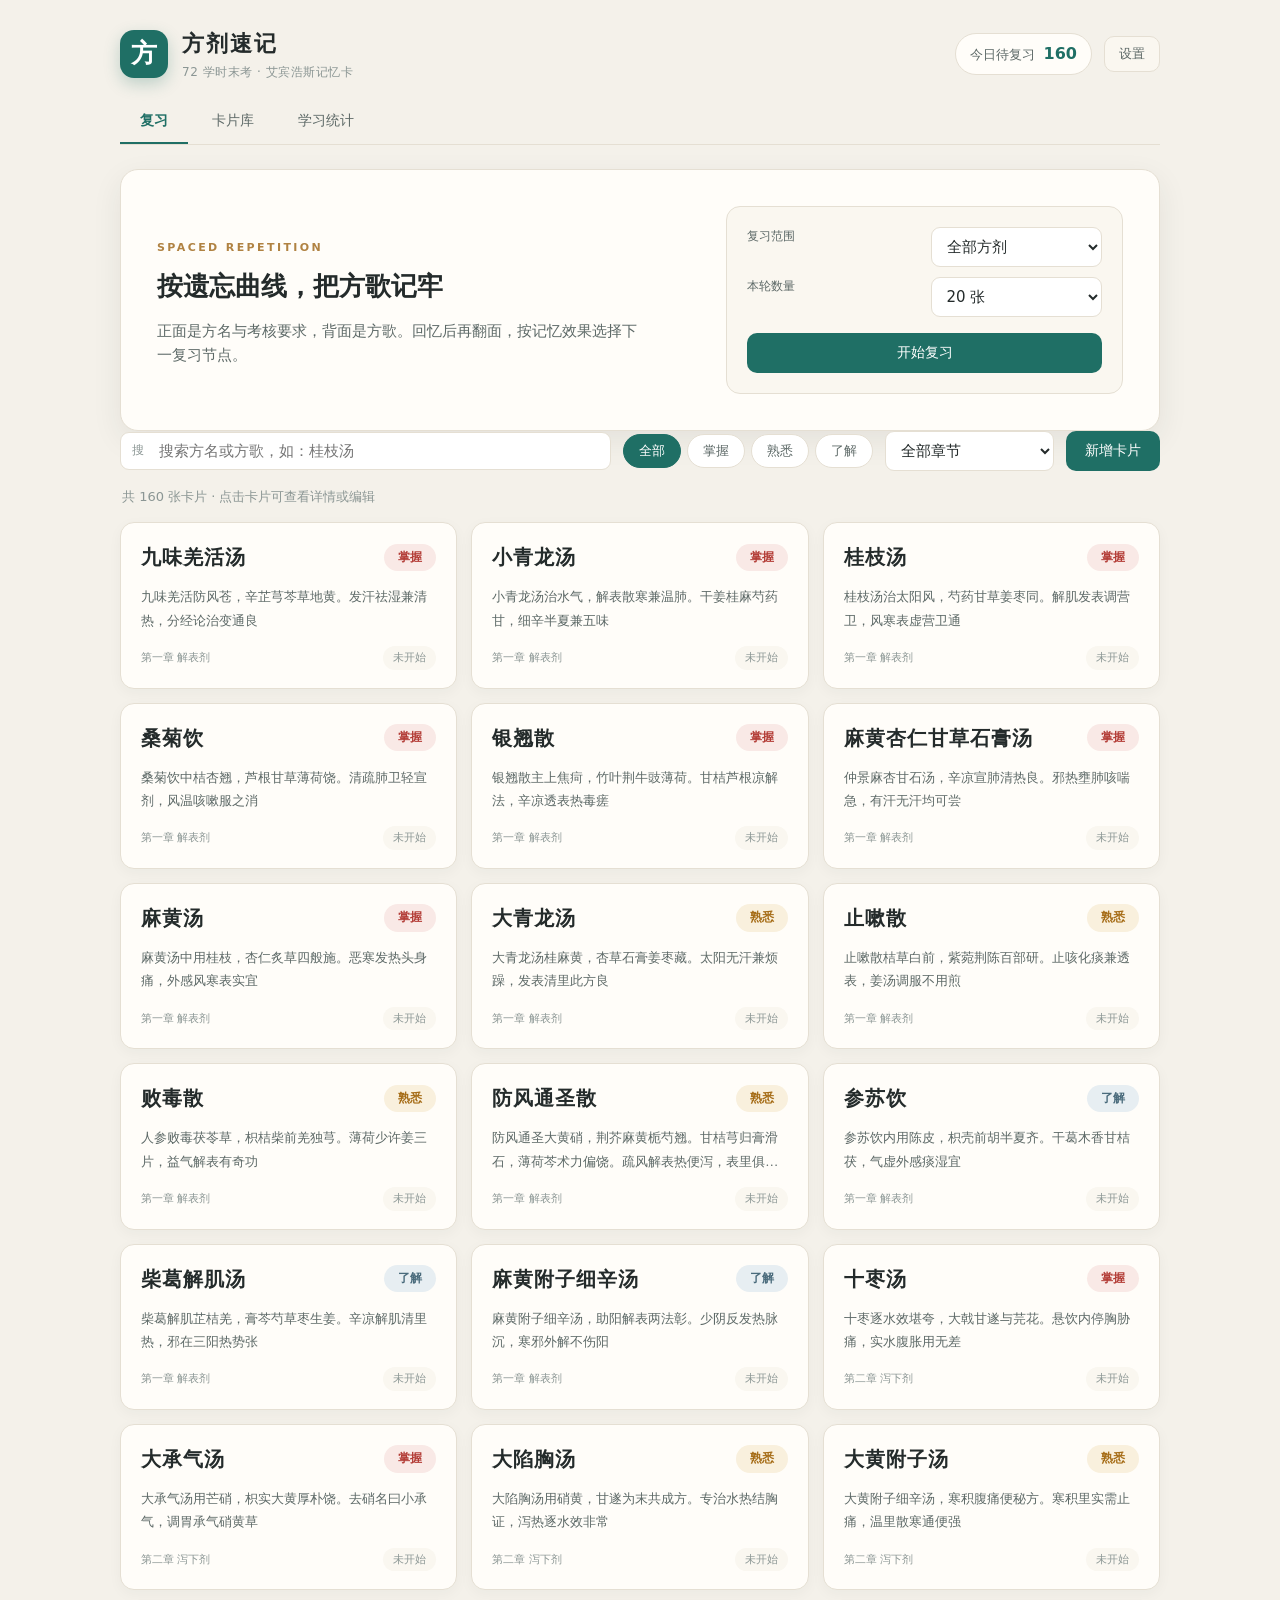
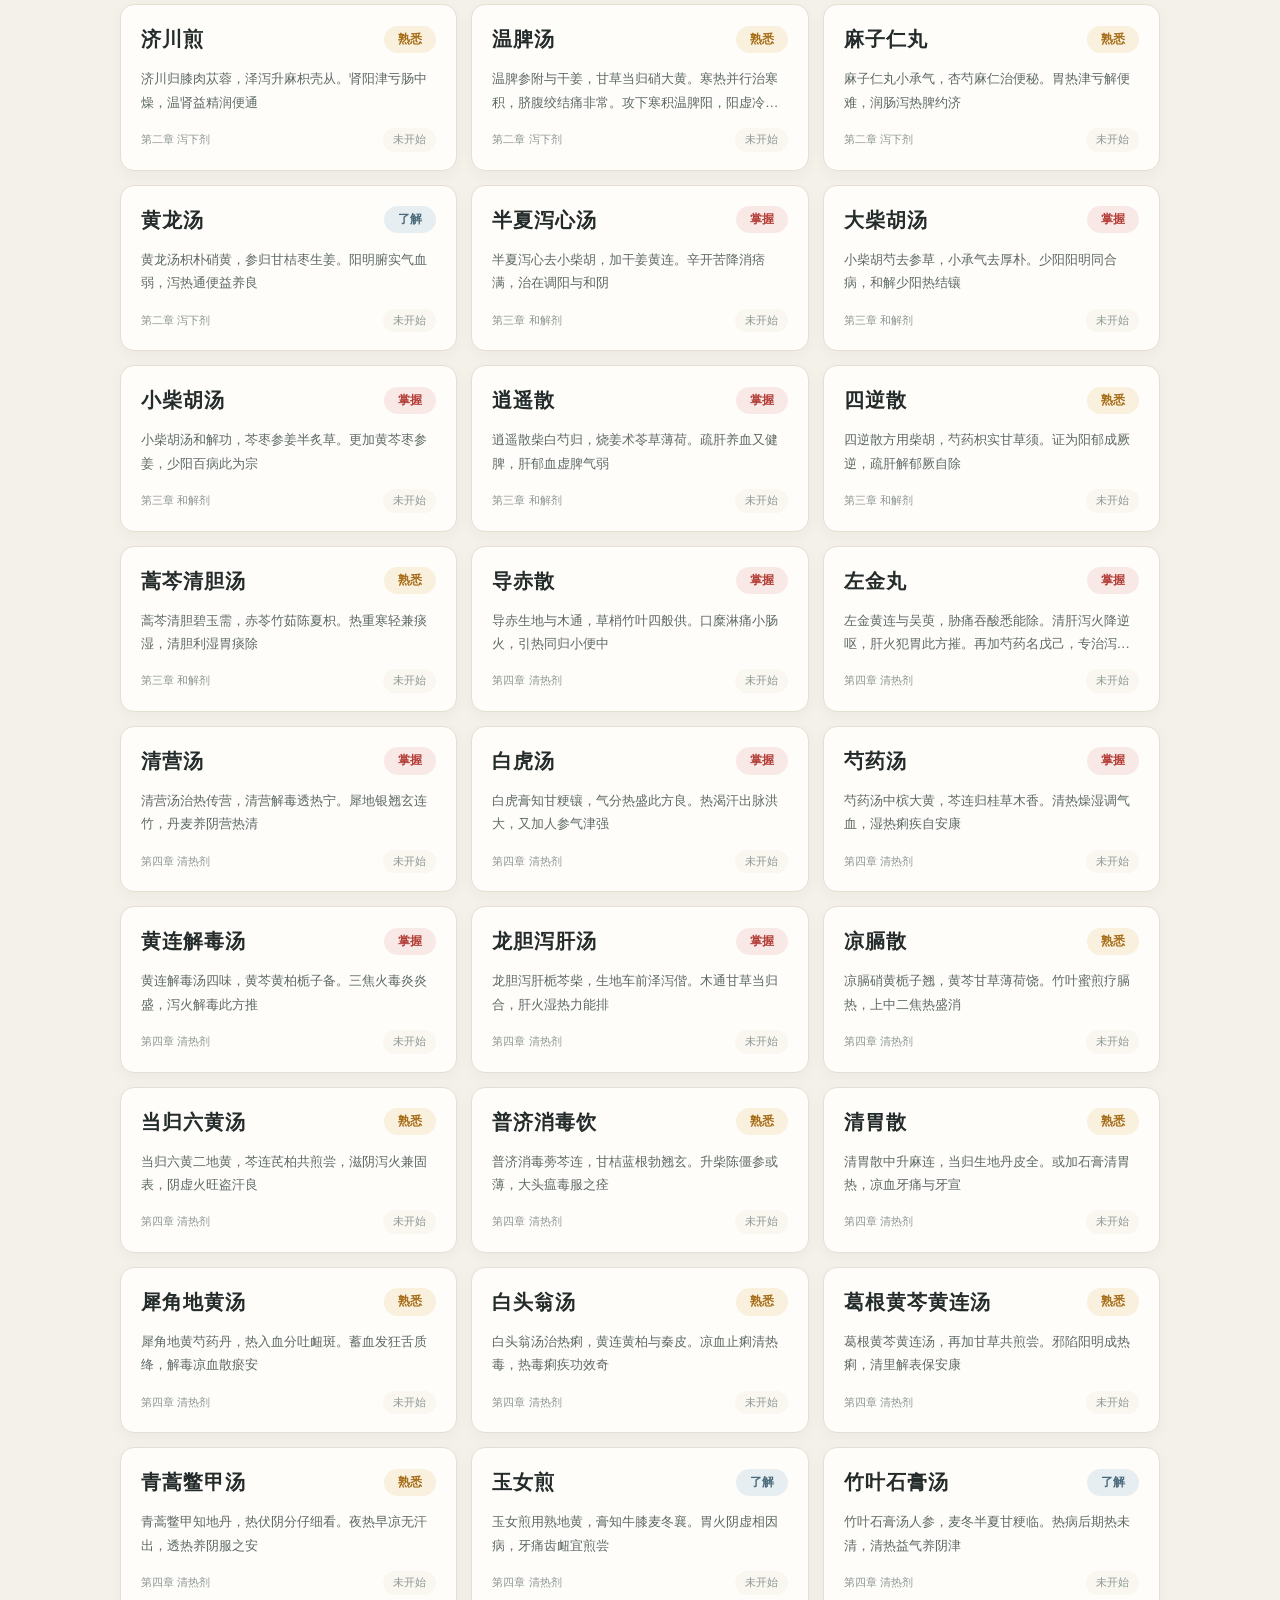
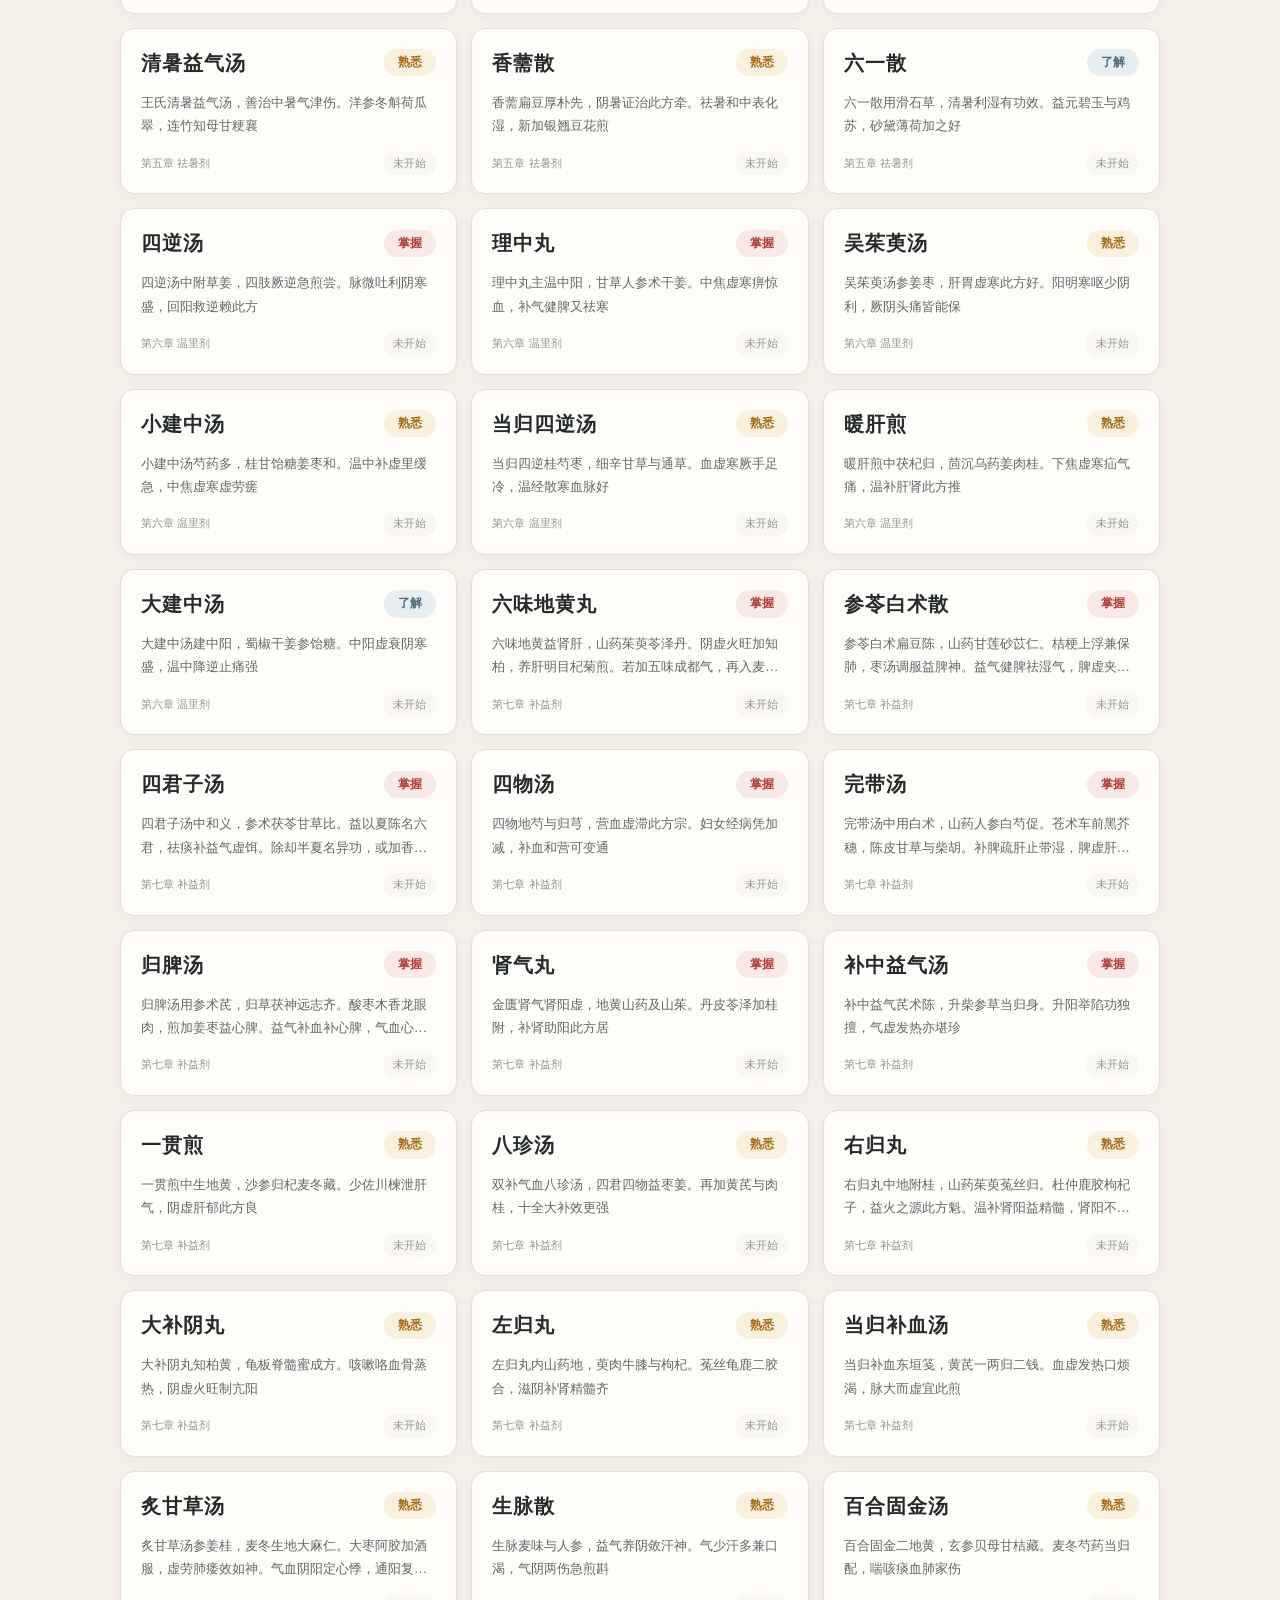
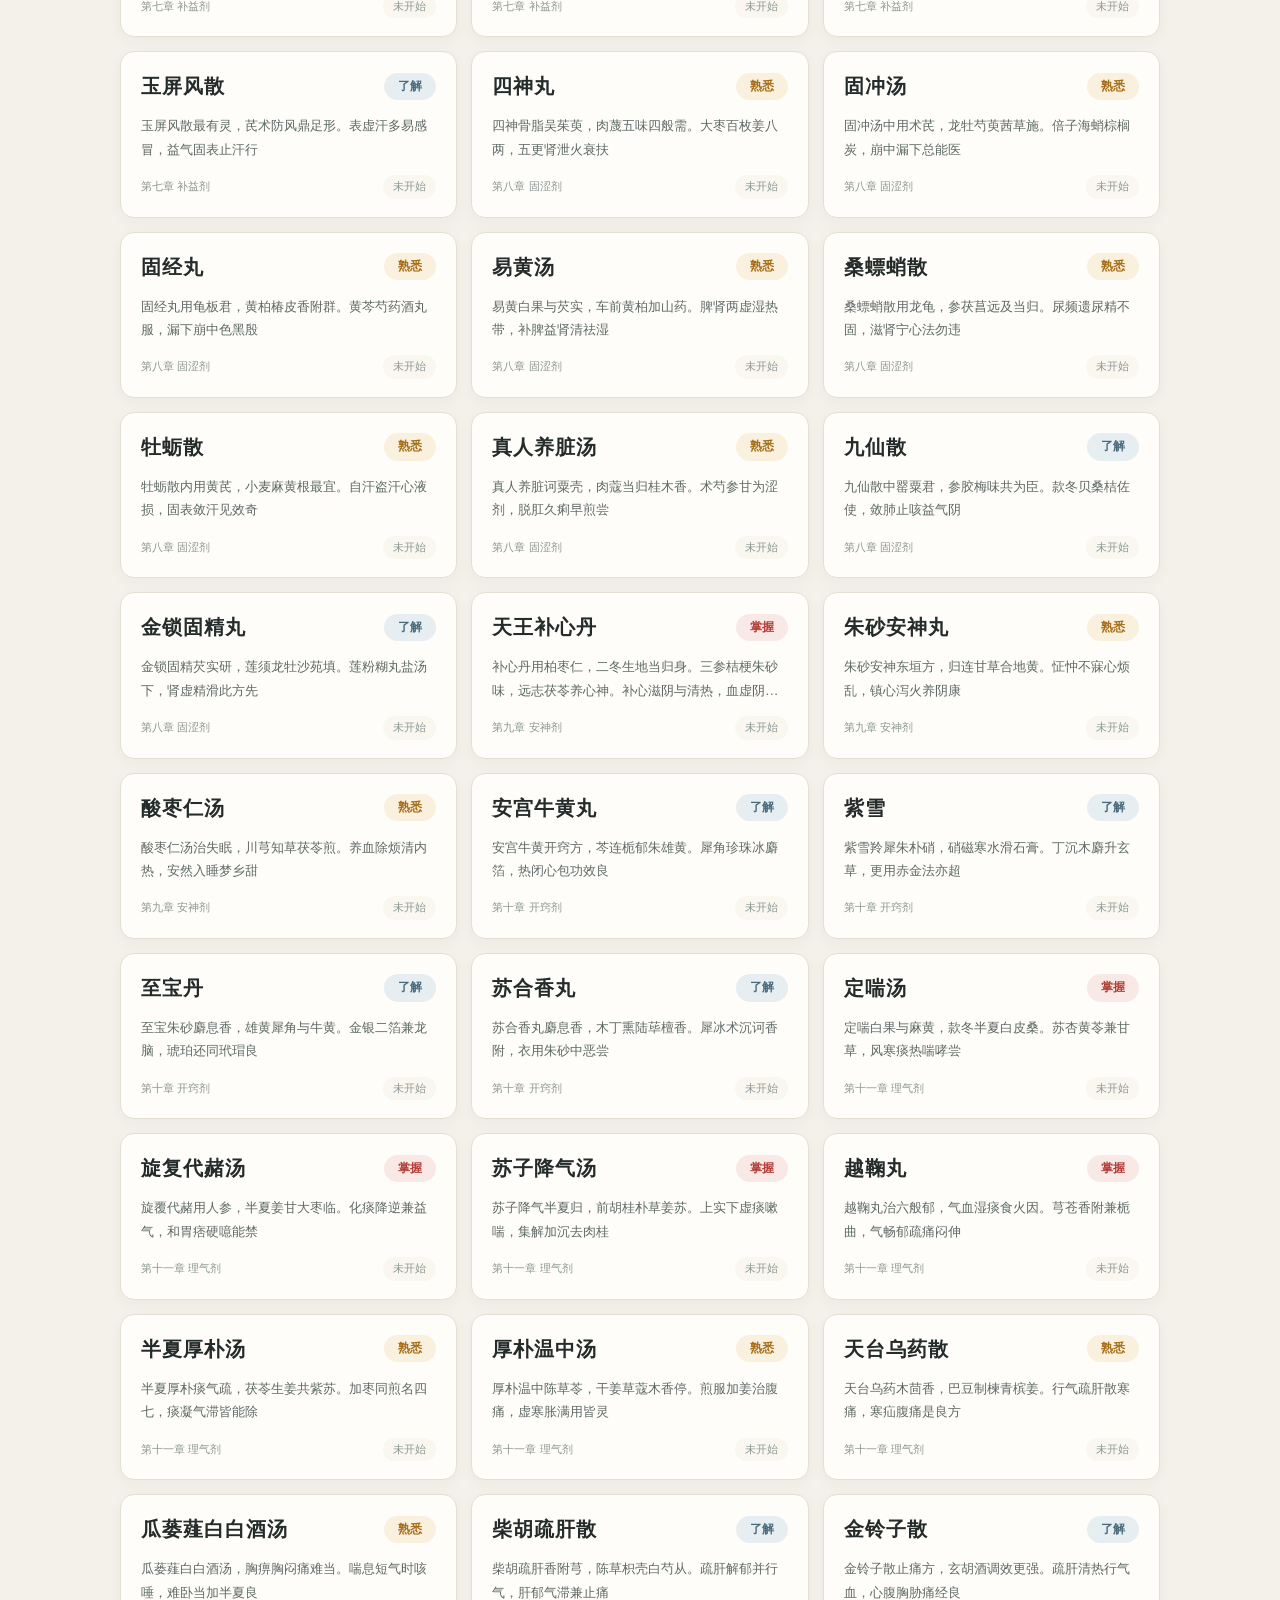
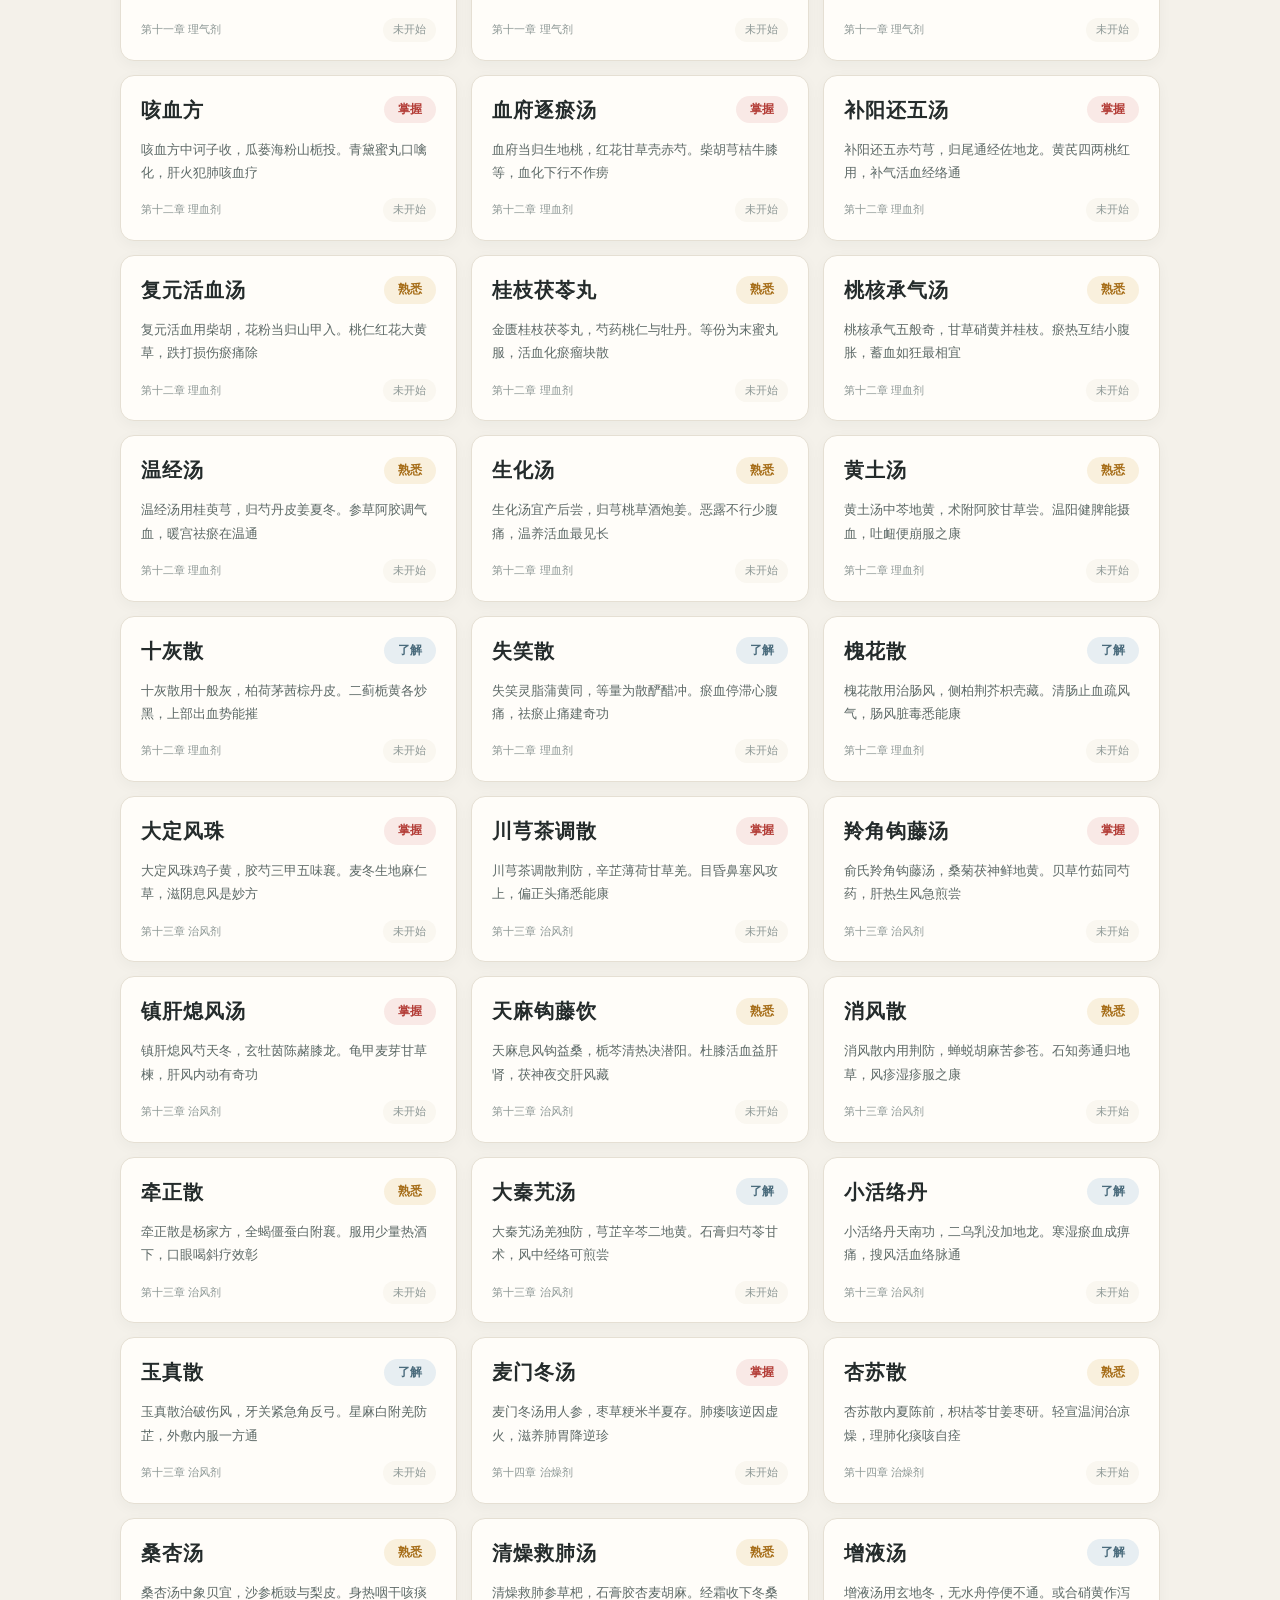
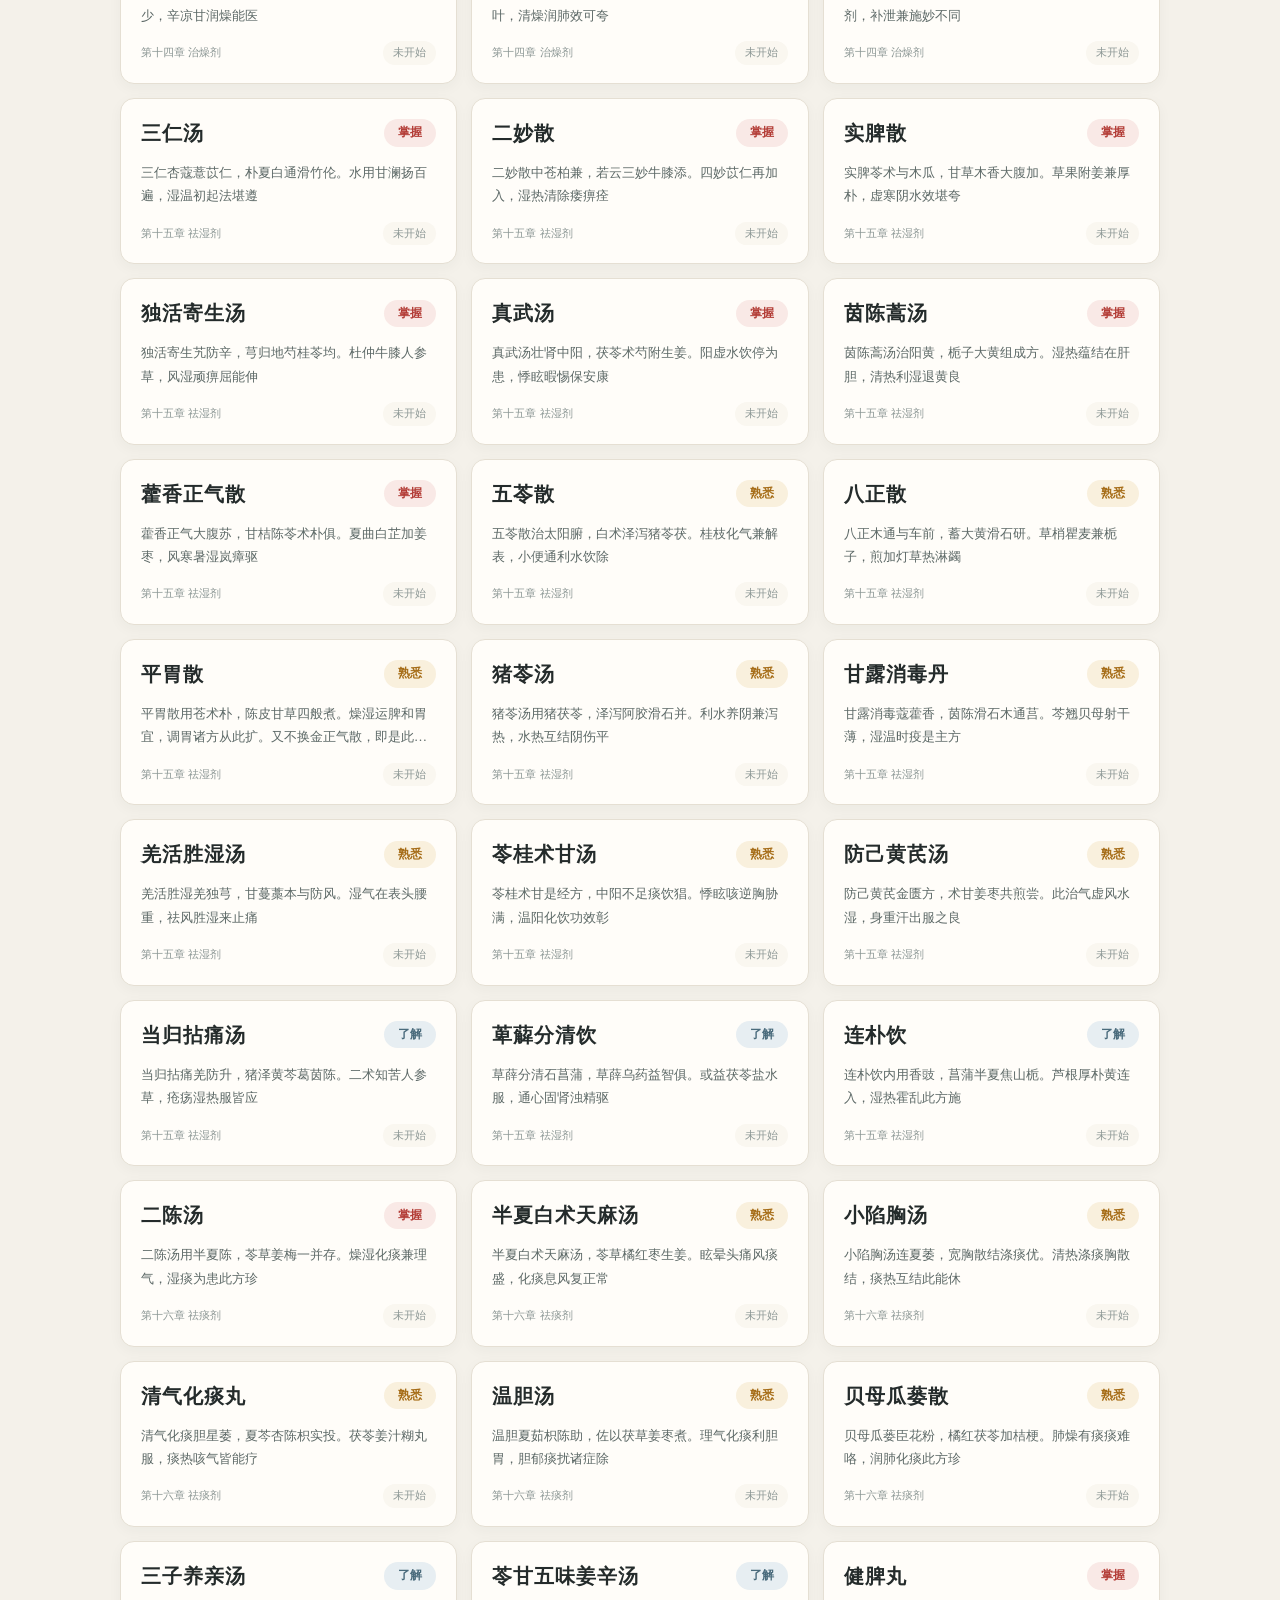
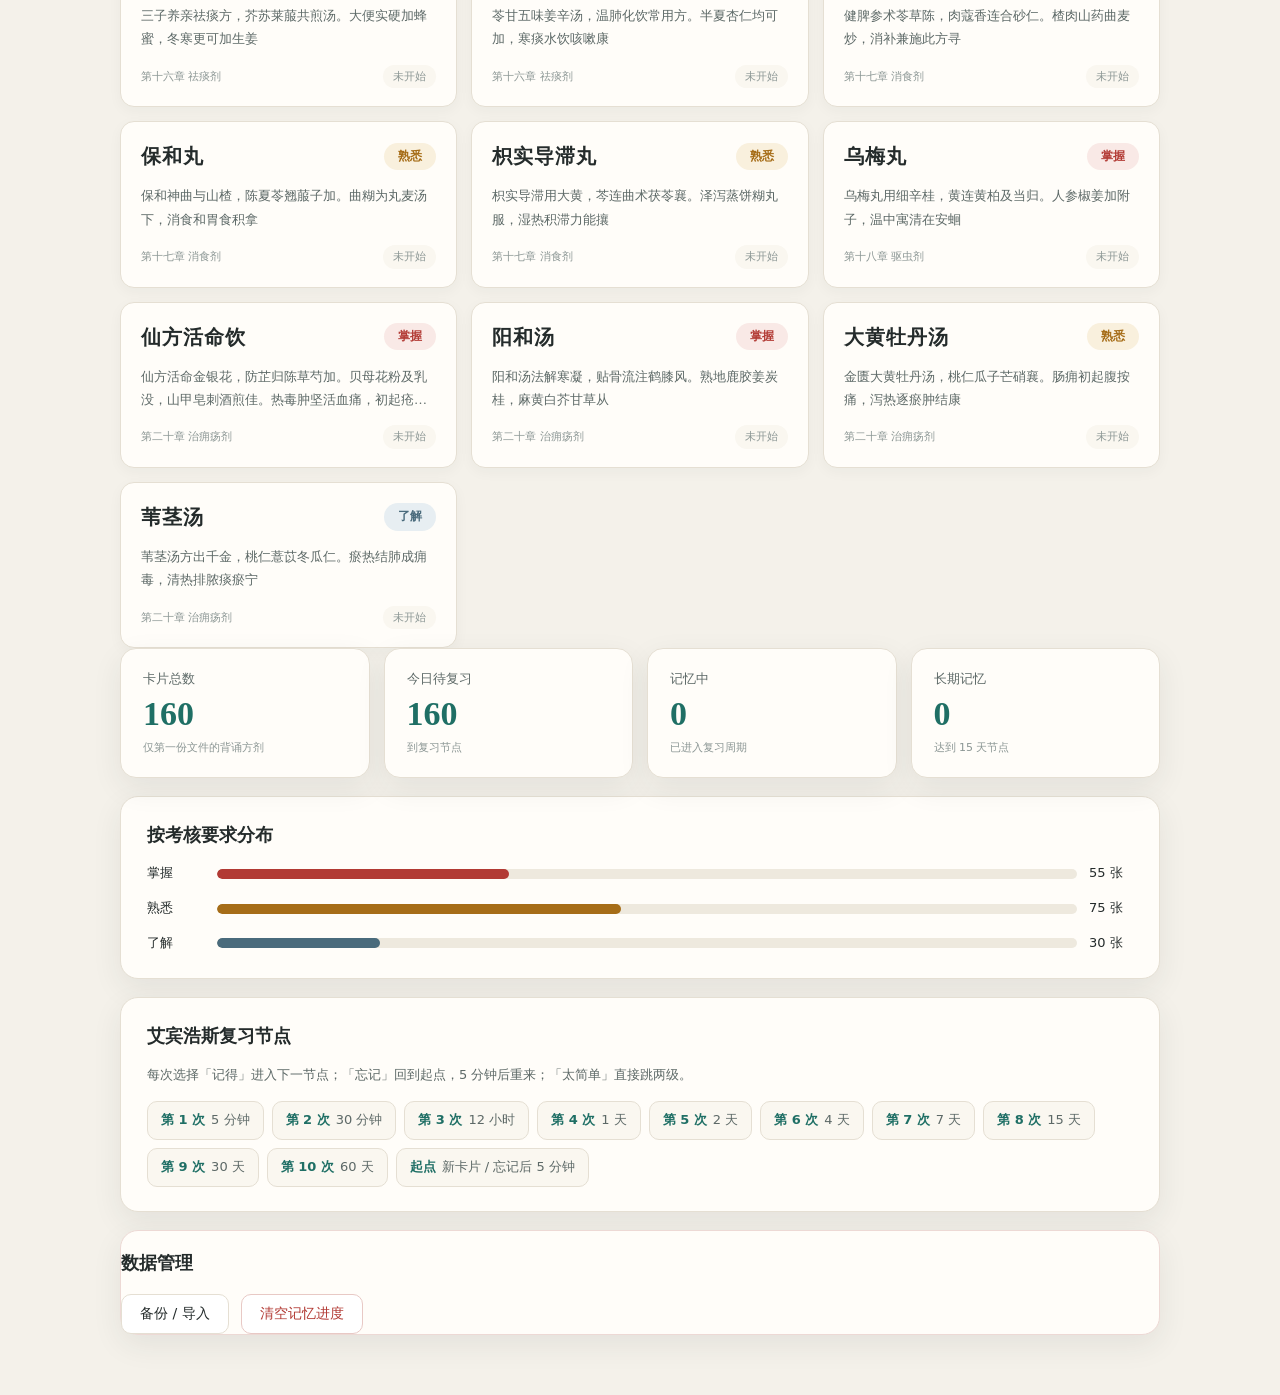
==== index.html @ 5a74b991 "Add files via upload" ====
<!DOCTYPE html>
<html lang="zh-CN">
<head>
  <meta charset="UTF-8">
  <meta name="viewport" content="width=device-width, initial-scale=1.0">
  <title>方剂速记 · 艾宾浩斯记忆卡</title>
  <link rel="stylesheet" href="styles.css">
</head>
<body>
  <div class="app-shell">
    <header class="topbar">
      <div class="brand">
        <div class="brand-mark">方</div>
        <div class="brand-text">
          <h1>方剂速记</h1>
          <p>72 学时末考 · 艾宾浩斯记忆卡</p>
        </div>
      </div>
      <div class="top-actions">
        <div class="due-pill" id="duePill">今日待复习 <strong>0</strong></div>
        <button class="owner-btn" id="settingsTopBtn" type="button" title="备份与导入">设置</button>
      </div>
    </header>

    <nav class="tabs" aria-label="主导航">
      <button class="tab active" type="button" data-view="review">复习</button>
      <button class="tab" type="button" data-view="library">卡片库</button>
      <button class="tab" type="button" data-view="stats">学习统计</button>
    </nav>

    <main>
      <!-- 复习 -->
      <section class="view active" id="view-review">
        <div class="panel intro-panel" id="reviewStart">
          <div class="intro-copy">
            <span class="eyebrow">SPACED REPETITION</span>
            <h2>按遗忘曲线，把方歌记牢</h2>
            <p>正面是方名与考核要求，背面是方歌。回忆后再翻面，按记忆效果选择下一复习节点。</p>
          </div>
          <div class="review-setup">
            <label class="field-label" for="reviewScope">复习范围</label>
            <select id="reviewScope">
              <option value="all">全部方剂</option>
              <option value="掌握">仅掌握</option>
              <option value="熟悉">仅熟悉</option>
              <option value="了解">仅了解</option>
              <option value="due">仅到期待复习</option>
              <optgroup label="按章节" id="scopeChapters"></optgroup>
            </select>
            <label class="field-label" for="reviewLimit">本轮数量</label>
            <select id="reviewLimit">
              <option value="10">10 张</option>
              <option value="20" selected>20 张</option>
              <option value="40">40 张</option>
              <option value="999">全部</option>
            </select>
            <button class="primary-btn" id="startReviewBtn" type="button">开始复习</button>
          </div>
        </div>

        <div class="review-session hidden" id="reviewSession">
          <div class="session-bar">
            <div class="session-progress"><div id="sessionProgressBar"></div></div>
            <span id="sessionCounter">0 / 0</span>
            <button class="text-btn" id="endReviewBtn" type="button">结束本轮</button>
          </div>

          <div class="flashcard-wrap">
            <div class="flashcard" id="flashcard" role="button" tabindex="0" aria-label="点击翻转卡片">
              <div class="face front">
                <div class="face-top">
                  <span class="chapter-tag" id="frontChapter"></span>
                  <span class="level-badge" id="frontLevel"></span>
                </div>
                <div class="formula-name" id="frontName"></div>
                <div class="face-hint">考核要求 · 回忆方歌后点击翻面</div>
              </div>
              <div class="face back">
                <div class="face-top">
                  <span class="chapter-tag" id="backChapter"></span>
                  <span class="stage-tag" id="backStage"></span>
                </div>
                <div class="song-text" id="backSong"></div>
                <div class="back-question">刚才记住了吗？</div>
                <div class="rate-row" id="rateRow">
                  <button class="rate-btn forget" type="button" data-rate="forget">不记得<small>5 分钟后</small></button>
                  <button class="rate-btn remember" type="button" data-rate="remember">记得<small>进入下一节点</small></button>
                  <button class="rate-btn easy" type="button" data-rate="easy">太简单<small>跳两级</small></button>
                </div>
              </div>
            </div>
          </div>

          <div class="review-controls">
            <button class="secondary-btn" id="flipBtn" type="button">显示方歌</button>
            <button class="text-btn" id="skipBtn" type="button">稍后再看</button>
          </div>
        </div>

        <div class="panel done-panel hidden" id="reviewDone">
          <div class="done-icon">成</div>
          <h2>本轮复习完成</h2>
          <p id="doneSummary"></p>
          <div class="done-actions">
            <button class="primary-btn" id="againBtn" type="button">再来一轮</button>
            <button class="secondary-btn" id="toLibraryBtn" type="button">查看卡片库</button>
          </div>
        </div>
      </section>

      <!-- 卡片库 -->
      <section class="view" id="view-library">
        <div class="library-toolbar">
          <div class="search-box">
            <span class="search-mark">搜</span>
            <input type="search" id="searchInput" placeholder="搜索方名或方歌，如：桂枝汤">
          </div>
          <div class="chip-group" id="levelChips">
            <button class="chip active" type="button" data-level="all">全部</button>
            <button class="chip" type="button" data-level="掌握">掌握</button>
            <button class="chip" type="button" data-level="熟悉">熟悉</button>
            <button class="chip" type="button" data-level="了解">了解</button>
          </div>
          <select id="chapterFilter" class="chapter-filter"><option value="all">全部章节</option></select>
          <button class="primary-btn" id="addCardBtn" type="button">新增卡片</button>
        </div>
        <div class="list-meta" id="listMeta"></div>
        <div class="card-grid" id="cardList"></div>
      </section>

      <!-- 统计 -->
      <section class="view" id="view-stats">
        <div class="stat-grid">
          <div class="stat-card"><span class="stat-label">卡片总数</span><strong id="statTotal">0</strong><small>仅第一份文件的背诵方剂</small></div>
          <div class="stat-card"><span class="stat-label">今日待复习</span><strong id="statDue">0</strong><small>到复习节点</small></div>
          <div class="stat-card"><span class="stat-label">记忆中</span><strong id="statLearning">0</strong><small>已进入复习周期</small></div>
          <div class="stat-card"><span class="stat-label">长期记忆</span><strong id="statMastered">0</strong><small>达到 15 天节点</small></div>
        </div>

        <div class="panel stats-panel">
          <h3>按考核要求分布</h3>
          <div id="levelBars" class="level-bars"></div>
        </div>

        <div class="panel stats-panel">
          <h3>艾宾浩斯复习节点</h3>
          <p class="muted">每次选择「记得」进入下一节点；「忘记」回到起点，5 分钟后重来；「太简单」直接跳两级。</p>
          <div id="intervalList" class="interval-list"></div>
        </div>

        <div class="panel danger-zone">
          <h3>数据管理</h3>
          <div class="danger-actions">
            <button class="secondary-btn" id="openSettingsBtn" type="button">备份 / 导入</button>
            <button class="danger-btn" id="resetProgressBtn" type="button">清空记忆进度</button>
          </div>
        </div>
      </section>
    </main>
  </div>

  <!-- 编辑卡片 -->
  <div class="modal hidden" id="editModal">
    <div class="modal-backdrop" data-close="editModal"></div>
    <div class="modal-card wide">
      <h3 id="editTitle">编辑卡片</h3>
      <div class="form-grid">
        <label>方名<input type="text" id="editName" maxlength="30"></label>
        <label>考核要求<select id="editLevel"><option>掌握</option><option>熟悉</option><option>了解</option></select></label>
        <label class="full">章节<input type="text" id="editChapter" maxlength="40"></label>
        <label class="full">方歌<textarea id="editSong" rows="4" maxlength="300"></textarea></label>
        <label class="full">备注（可选）<textarea id="editNote" rows="2" maxlength="300"></textarea></label>
      </div>
      <div class="modal-actions between">
        <button class="danger-btn hidden" id="deleteCardBtn" type="button">删除卡片</button>
        <div class="right-actions">
          <button class="secondary-btn" type="button" data-close="editModal">取消</button>
          <button class="primary-btn" id="saveCardBtn" type="button">保存</button>
        </div>
      </div>
    </div>
  </div>

  <!-- 所有者设置 -->
  <div class="modal hidden" id="settingsModal">
    <div class="modal-backdrop" data-close="settingsModal"></div>
    <div class="modal-card wide">
      <h3>备份与导入</h3>
      <div class="settings-block">
        <h4>备份卡片与进度</h4>
        <p class="muted">导出为 JSON 文件，可在其他设备导入恢复。</p>
        <div class="inline-actions">
          <button class="secondary-btn" id="exportBtn" type="button">导出备份</button>
          <label class="file-btn">导入备份<input type="file" id="importInput" accept="application/json,.json"></label>
        </div>
      </div>
      <div class="modal-actions">
        <button class="primary-btn" type="button" data-close="settingsModal">完成</button>
      </div>
    </div>
  </div>

  <div class="toast" id="toast"></div>

  <script src="seed.js"></script>
  <script src="app.js"></script>
</body>
</html>
---- styles.css ----
:root {
  --bg: #f4f1ea;
  --surface: #fffdf9;
  --surface-2: #faf7f0;
  --ink: #242b2b;
  --ink-soft: #5d6967;
  --ink-faint: #8b9694;
  --line: #e5dfd3;
  --accent: #1f6f65;
  --accent-dark: #17554e;
  --accent-soft: #e2efeb;
  --gold: #b08242;
  --master: #b23a34;
  --master-bg: #f9e9e6;
  --familiar: #a66d18;
  --familiar-bg: #f9f0dd;
  --know: #4a6b7c;
  --know-bg: #e7eef2;
  --shadow: 0 10px 30px rgba(35, 48, 45, 0.08);
  --serif: "Noto Serif SC", "Source Han Serif SC", "Songti SC", "SimSun", serif;
  --sans: "PingFang SC", "Microsoft YaHei", "Noto Sans SC", system-ui, sans-serif;
}

* { box-sizing: border-box; }
html, body { margin: 0; padding: 0; }
body {
  background: var(--bg);
  color: var(--ink);
  font-family: var(--sans);
  font-size: 15px;
  line-height: 1.6;
  -webkit-font-smoothing: antialiased;
}
button, input, select, textarea { font-family: inherit; font-size: inherit; }
button { cursor: pointer; }
.hidden { display: none !important; }
.muted { color: var(--ink-soft); font-size: 13px; }

.app-shell { max-width: 1080px; margin: 0 auto; padding: 0 20px 60px; }

/* 顶栏 */
.topbar {
  display: flex; align-items: center; justify-content: space-between;
  gap: 16px; padding: 26px 0 18px;
}
.brand { display: flex; align-items: center; gap: 14px; }
.brand-mark {
  width: 48px; height: 48px; border-radius: 14px;
  background: var(--accent); color: #fff;
  font-family: var(--serif); font-size: 26px; font-weight: 700;
  display: grid; place-items: center;
  box-shadow: 0 6px 16px rgba(31, 111, 101, 0.25);
}
.brand-text h1 { margin: 0; font-family: var(--serif); font-size: 22px; letter-spacing: 2px; }
.brand-text p { margin: 2px 0 0; color: var(--ink-faint); font-size: 12px; letter-spacing: .5px; }
.top-actions { display: flex; align-items: center; gap: 12px; }
.due-pill {
  background: var(--surface); border: 1px solid var(--line); border-radius: 999px;
  padding: 7px 14px; font-size: 13px; color: var(--ink-soft);
}
.due-pill strong { color: var(--accent); font-size: 16px; margin-left: 4px; }
.owner-btn {
  border: 1px solid var(--line); background: var(--surface-2); color: var(--ink-soft);
  border-radius: 10px; padding: 8px 14px; font-size: 13px;
}
.owner-btn.unlocked { background: var(--accent); border-color: var(--accent); color: #fff; }

/* 导航 */
.tabs {
  display: flex; gap: 4px; border-bottom: 1px solid var(--line); margin-bottom: 24px;
}
.tab {
  border: 0; background: transparent; color: var(--ink-soft);
  padding: 12px 20px; border-bottom: 2px solid transparent; font-size: 14px;
}
.tab.active { color: var(--accent); border-color: var(--accent); font-weight: 600; }

.panel {
  background: var(--surface); border: 1px solid var(--line); border-radius: 18px;
  box-shadow: var(--shadow);
}

/* 复习介绍 */
.intro-panel {
  padding: 36px; display: grid; grid-template-columns: 1.15fr .85fr; gap: 32px; align-items: center;
}
.eyebrow { color: var(--gold); font-size: 11px; letter-spacing: 2.4px; font-weight: 700; }
.intro-copy h2 { font-family: var(--serif); font-size: 26px; margin: 8px 0 12px; }
.intro-copy p { color: var(--ink-soft); margin: 0; max-width: 480px; }
.review-setup {
  background: var(--surface-2); border: 1px solid var(--line); border-radius: 14px;
  padding: 20px; display: grid; grid-template-columns: 1fr 1fr; gap: 10px 12px;
}
.field-label { font-size: 12px; color: var(--ink-soft); grid-column: span 1; }
.review-setup select, .chapter-filter, .search-box input, .modal input, .modal select, .modal textarea {
  width: 100%; border: 1px solid var(--line); border-radius: 9px; background: #fff;
  padding: 9px 11px; color: var(--ink); outline: none;
}
.review-setup select:focus, .search-box input:focus, .modal input:focus, .modal textarea:focus,
.modal select:focus { border-color: var(--accent); box-shadow: 0 0 0 3px var(--accent-soft); }
.primary-btn, .secondary-btn, .danger-btn, .file-btn {
  border-radius: 10px; padding: 10px 18px; font-size: 14px; border: 1px solid transparent;
  display: inline-flex; align-items: center; justify-content: center; gap: 6px;
}
.primary-btn { background: var(--accent); color: #fff; }
.primary-btn:hover { background: var(--accent-dark); }
.secondary-btn { background: #fff; border-color: var(--line); color: var(--ink); }
.secondary-btn:hover { border-color: var(--accent); color: var(--accent); }
.danger-btn { background: #fff; border-color: #e8c9c5; color: var(--master); }
.danger-btn:hover { background: var(--master-bg); }
.text-btn { background: none; border: 0; color: var(--ink-faint); font-size: 13px; padding: 8px; }
.text-btn:hover { color: var(--accent); }
.review-setup .primary-btn { grid-column: 1 / -1; margin-top: 6px; }

/* 复习会话 */
.session-bar { display: flex; align-items: center; gap: 14px; margin-bottom: 18px; }
.session-progress { flex: 1; height: 6px; border-radius: 99px; background: #e7e1d6; overflow: hidden; }
.session-progress div { height: 100%; width: 0; background: var(--accent); transition: width .25s ease; }
#sessionCounter { font-size: 13px; color: var(--ink-soft); min-width: 56px; text-align: right; }

.flashcard-wrap { perspective: 1400px; }
.flashcard {
  position: relative; width: 100%; height: 360px; cursor: pointer;
  transform-style: preserve-3d; transition: transform .55s cubic-bezier(.2,.7,.2,1);
}
.flashcard.flipped { transform: rotateY(180deg); }
.face {
  position: absolute; inset: 0; backface-visibility: hidden;
  background: var(--surface); border: 1px solid var(--line); border-radius: 20px;
  box-shadow: var(--shadow); padding: 28px 32px;
  display: flex; flex-direction: column;
}
.face.back { transform: rotateY(180deg); background: #f7fbf9; }
.face-top { display: flex; justify-content: space-between; align-items: center; gap: 10px; }
.chapter-tag, .stage-tag {
  font-size: 12px; color: var(--ink-faint); background: var(--surface-2);
  border: 1px solid var(--line); border-radius: 999px; padding: 4px 12px;
}
.level-badge { border-radius: 999px; padding: 4px 14px; font-size: 12px; font-weight: 700; }
.level-掌握 { color: var(--master); background: var(--master-bg); }
.level-熟悉 { color: var(--familiar); background: var(--familiar-bg); }
.level-了解 { color: var(--know); background: var(--know-bg); }
.formula-name {
  flex: 1; display: grid; place-items: center; text-align: center;
  font-family: var(--serif); font-size: clamp(34px, 6vw, 56px); font-weight: 700;
  letter-spacing: 4px; color: var(--ink);
}
.song-text {
  flex: 1; display: grid; place-items: center; text-align: center;
  font-family: var(--serif); font-size: clamp(20px, 3.4vw, 30px); line-height: 2;
  letter-spacing: 1.5px; color: var(--accent-dark); padding: 12px 0;
}
.face-hint { text-align: center; font-size: 12px; color: var(--ink-faint); letter-spacing: 1px; }
.face.back { overflow-y: auto; }
.face.back .song-text { font-size: clamp(17px, 2.6vw, 25px); line-height: 1.85; }
.back-question { text-align: center; font-size: 12px; color: var(--ink-faint); letter-spacing: 1px; margin-bottom: 10px; }
.face.back .rate-row { margin-top: 0; }
.face.back .rate-btn { min-width: 108px; padding: 9px 14px; font-size: 14px; }

.review-controls { display: flex; flex-direction: column; align-items: center; gap: 14px; margin-top: 26px; }
.rate-row { display: flex; gap: 12px; flex-wrap: wrap; justify-content: center; }
.rate-btn {
  border-radius: 12px; border: 1px solid var(--line); background: #fff;
  padding: 12px 26px; min-width: 132px; font-size: 15px; font-weight: 600; color: var(--ink);
  display: flex; flex-direction: column; align-items: center; gap: 2px;
}
.rate-btn small { font-size: 11px; font-weight: 400; color: var(--ink-faint); }
.rate-btn.forget:hover { border-color: var(--master); color: var(--master); }
.rate-btn.remember:hover, .rate-btn.easy:hover { border-color: var(--accent); color: var(--accent); }

.done-panel { padding: 48px; text-align: center; }
.done-icon {
  width: 62px; height: 62px; border-radius: 50%; margin: 0 auto 16px;
  background: var(--accent-soft); color: var(--accent); font-family: var(--serif);
  font-size: 30px; display: grid; place-items: center;
}
.done-panel h2 { font-family: var(--serif); margin: 0 0 8px; }
.done-panel p { color: var(--ink-soft); margin: 0 0 24px; }
.done-actions { display: flex; gap: 12px; justify-content: center; }

/* 卡片库 */
.library-toolbar { display: flex; gap: 12px; align-items: center; flex-wrap: wrap; margin-bottom: 16px; }
.search-box { position: relative; flex: 1 1 240px; }
.search-box input { padding-left: 38px; }
.search-mark {
  position: absolute; left: 12px; top: 50%; transform: translateY(-50%);
  color: var(--ink-faint); font-size: 12px;
}
.chip-group { display: flex; gap: 6px; }
.chip {
  border: 1px solid var(--line); background: #fff; color: var(--ink-soft);
  border-radius: 999px; padding: 7px 15px; font-size: 13px;
}
.chip.active { background: var(--accent); border-color: var(--accent); color: #fff; }
.chapter-filter { width: auto; min-width: 140px; }
.list-meta { color: var(--ink-faint); font-size: 13px; margin: 0 2px 14px; }
.card-grid { display: grid; grid-template-columns: repeat(auto-fill, minmax(300px, 1fr)); gap: 14px; }
.mini-card {
  background: var(--surface); border: 1px solid var(--line); border-radius: 14px;
  padding: 18px 20px; box-shadow: 0 4px 14px rgba(35,48,45,.04);
  cursor: pointer; transition: transform .15s ease, border-color .15s ease;
}
.mini-card:hover { transform: translateY(-2px); border-color: var(--accent); }
.mini-top { display: flex; justify-content: space-between; align-items: center; gap: 8px; margin-bottom: 12px; }
.mini-name { font-family: var(--serif); font-size: 20px; font-weight: 700; letter-spacing: 1px; }
.mini-song {
  color: var(--ink-soft); font-family: var(--serif); font-size: 13px; line-height: 1.8;
  display: -webkit-box; -webkit-line-clamp: 2; -webkit-box-orient: vertical; overflow: hidden;
}
.mini-foot { display: flex; justify-content: space-between; align-items: center; margin-top: 14px; font-size: 11px; color: var(--ink-faint); }
.stage-pill { background: var(--surface-2); border-radius: 999px; padding: 3px 10px; }
.empty-state { grid-column: 1 / -1; text-align: center; padding: 60px 20px; color: var(--ink-faint); }

/* 统计 */
.stat-grid { display: grid; grid-template-columns: repeat(auto-fit, minmax(190px, 1fr)); gap: 14px; margin-bottom: 18px; }
.stat-card {
  background: var(--surface); border: 1px solid var(--line); border-radius: 16px;
  padding: 20px 22px; box-shadow: var(--shadow); display: flex; flex-direction: column; gap: 4px;
}
.stat-label { color: var(--ink-soft); font-size: 13px; }
.stat-card strong { font-family: var(--serif); font-size: 34px; color: var(--accent); line-height: 1.2; }
.stat-card small { color: var(--ink-faint); font-size: 11px; }
.stats-panel { padding: 24px 26px; margin-bottom: 18px; }
.stats-panel h3 { margin: 0 0 14px; font-family: var(--serif); font-size: 18px; }
.level-bars { display: flex; flex-direction: column; gap: 14px; }
.bar-row { display: grid; grid-template-columns: 58px 1fr 44px; align-items: center; gap: 12px; font-size: 13px; }
.bar-track { height: 10px; border-radius: 99px; background: #eee9de; overflow: hidden; }
.bar-fill { height: 100%; border-radius: 99px; }
.bar-fill.掌握 { background: var(--master); }
.bar-fill.熟悉 { background: var(--familiar); }
.bar-fill.了解 { background: var(--know); }
.interval-list { display: flex; flex-wrap: wrap; gap: 8px; margin-top: 16px; }
.interval-item {
  border: 1px solid var(--line); background: var(--surface-2); border-radius: 10px;
  padding: 8px 13px; font-size: 13px; color: var(--ink-soft);
}
.interval-item b { color: var(--accent); font-weight: 700; margin-right: 6px; }
.danger-zone { border-color: #edd9d5; }
.danger-actions { display: flex; gap: 12px; flex-wrap: wrap; }

/* 弹窗 */
.modal { position: fixed; inset: 0; z-index: 50; display: grid; place-items: center; padding: 20px; }
.modal-backdrop { position: absolute; inset: 0; background: rgba(24, 34, 33, .45); backdrop-filter: blur(3px); }
.modal-card {
  position: relative; width: 100%; max-width: 420px; background: var(--surface);
  border-radius: 18px; padding: 28px; box-shadow: 0 24px 60px rgba(0,0,0,.2);
}
.modal-card.wide { max-width: 620px; }
.modal-card h3 { margin: 0 0 8px; font-family: var(--serif); font-size: 21px; }
.modal-card p { color: var(--ink-soft); font-size: 14px; margin: 0 0 18px; }
.modal-card input, .modal-card select, .modal-card textarea { margin-top: 4px; }
.modal-actions { display: flex; justify-content: flex-end; gap: 10px; margin-top: 22px; }
.modal-actions.between { justify-content: space-between; align-items: center; }
.modal-actions.between .right-actions { display: flex; gap: 10px; }
.error-text { color: var(--master) !important; font-size: 13px !important; margin: 8px 0 0 !important; }
.form-grid { display: grid; grid-template-columns: 1fr 1fr; gap: 14px; }
.form-grid label { font-size: 13px; color: var(--ink-soft); display: flex; flex-direction: column; gap: 5px; }
.form-grid label.full { grid-column: 1 / -1; }
.form-grid textarea { resize: vertical; }
.settings-block { border-top: 1px solid var(--line); padding-top: 18px; margin-top: 18px; }
.settings-block h4 { margin: 0 0 6px; font-size: 15px; }
.inline-actions { display: flex; gap: 10px; flex-wrap: wrap; margin-top: 12px; }
.file-btn { background: var(--surface-2); border-color: var(--line); color: var(--ink); position: relative; overflow: hidden; }
.file-btn input { position: absolute; inset: 0; opacity: 0; cursor: pointer; }
.toast {
  position: fixed; left: 50%; bottom: 30px; transform: translate(-50%, 20px);
  background: var(--ink); color: #fff; padding: 11px 20px; border-radius: 10px;
  font-size: 14px; opacity: 0; pointer-events: none; transition: all .25s ease; z-index: 80;
}
.toast.show { opacity: 1; transform: translate(-50%, 0); }

@media (max-width: 720px) {
  .app-shell { padding: 0 14px 40px; }
  .topbar { padding-top: 18px; }
  .brand-text p { display: none; }
  .due-pill { display: none; }
  .intro-panel { grid-template-columns: 1fr; padding: 24px; gap: 20px; }
  .flashcard { height: 320px; }
  .face { padding: 20px; }
  .rate-btn { min-width: 100px; padding: 10px 14px; }
  .face.back .rate-btn { min-width: 86px; padding: 8px 9px; font-size: 13px; }
  .face.back .rate-btn small { font-size: 10px; }
  .form-grid { grid-template-columns: 1fr; }
  .form-grid label.full { grid-column: span 1; }
  .tab { padding: 10px 14px; }
}
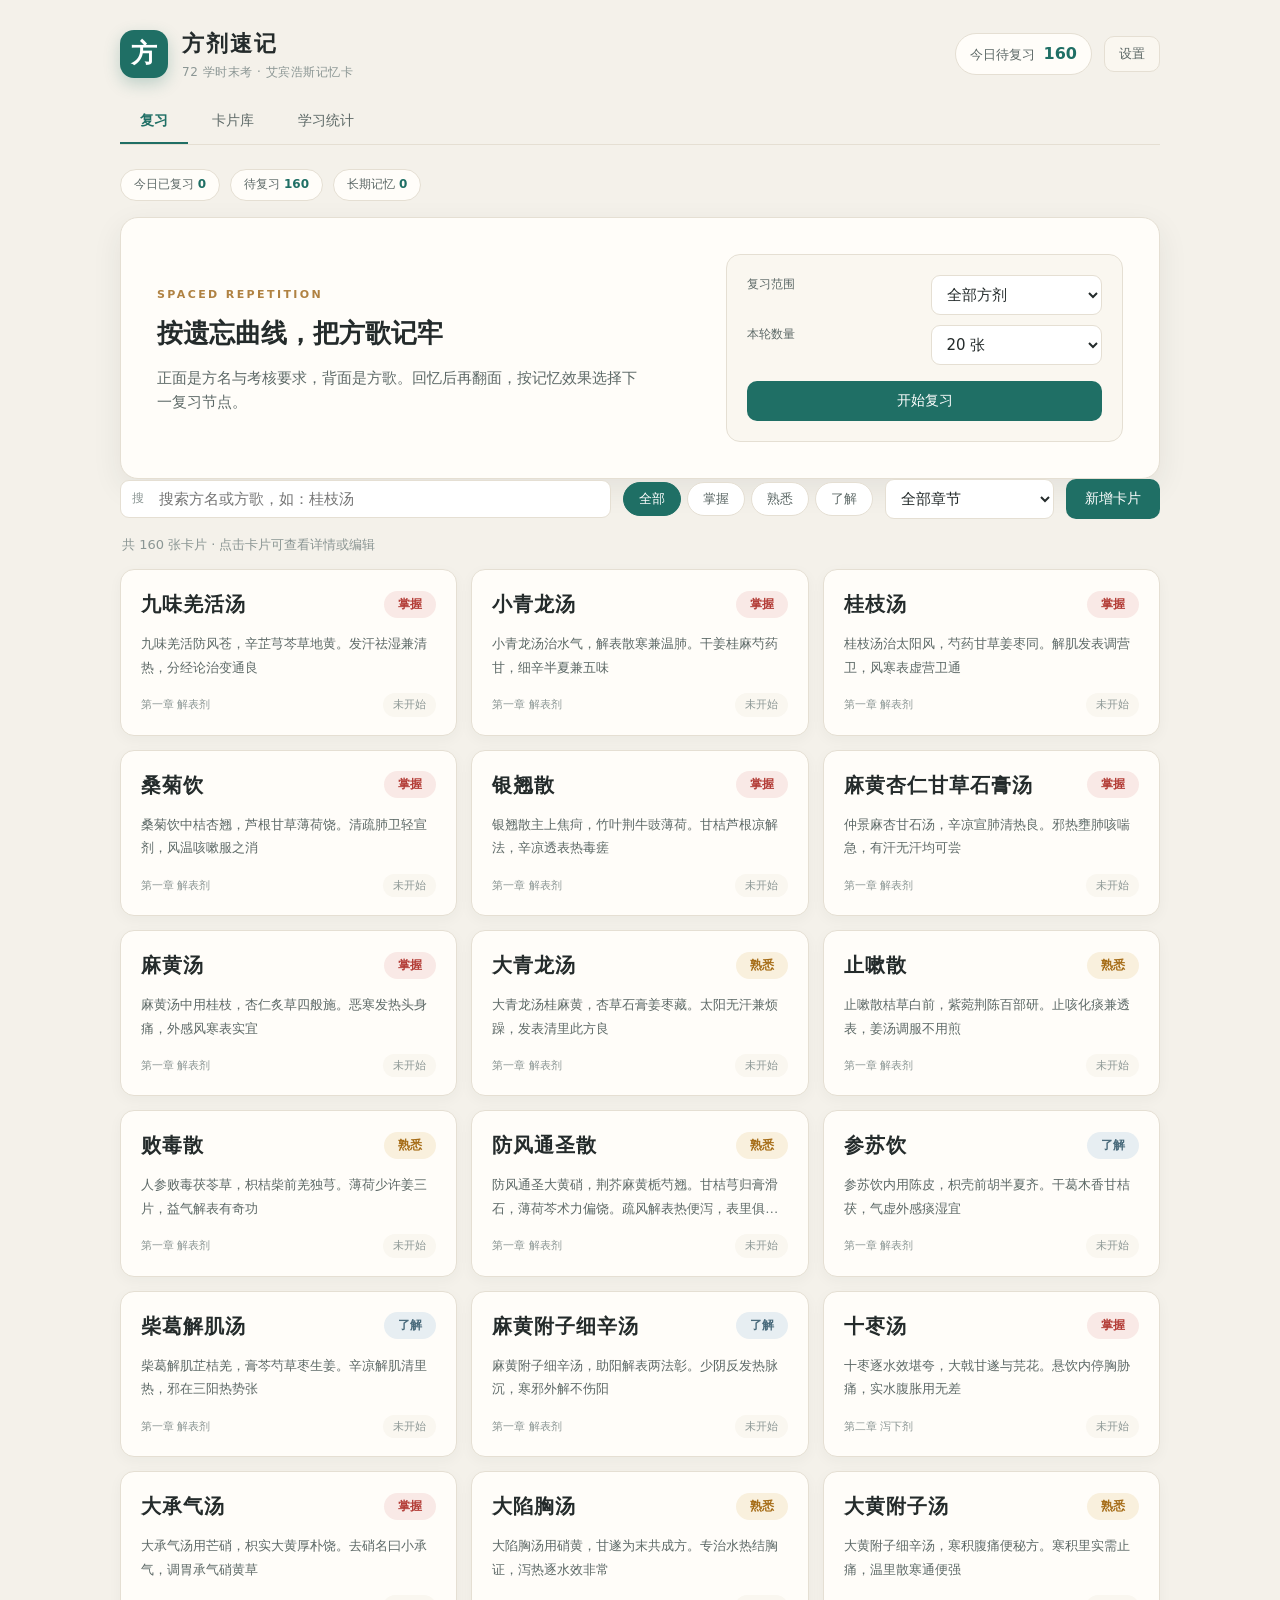
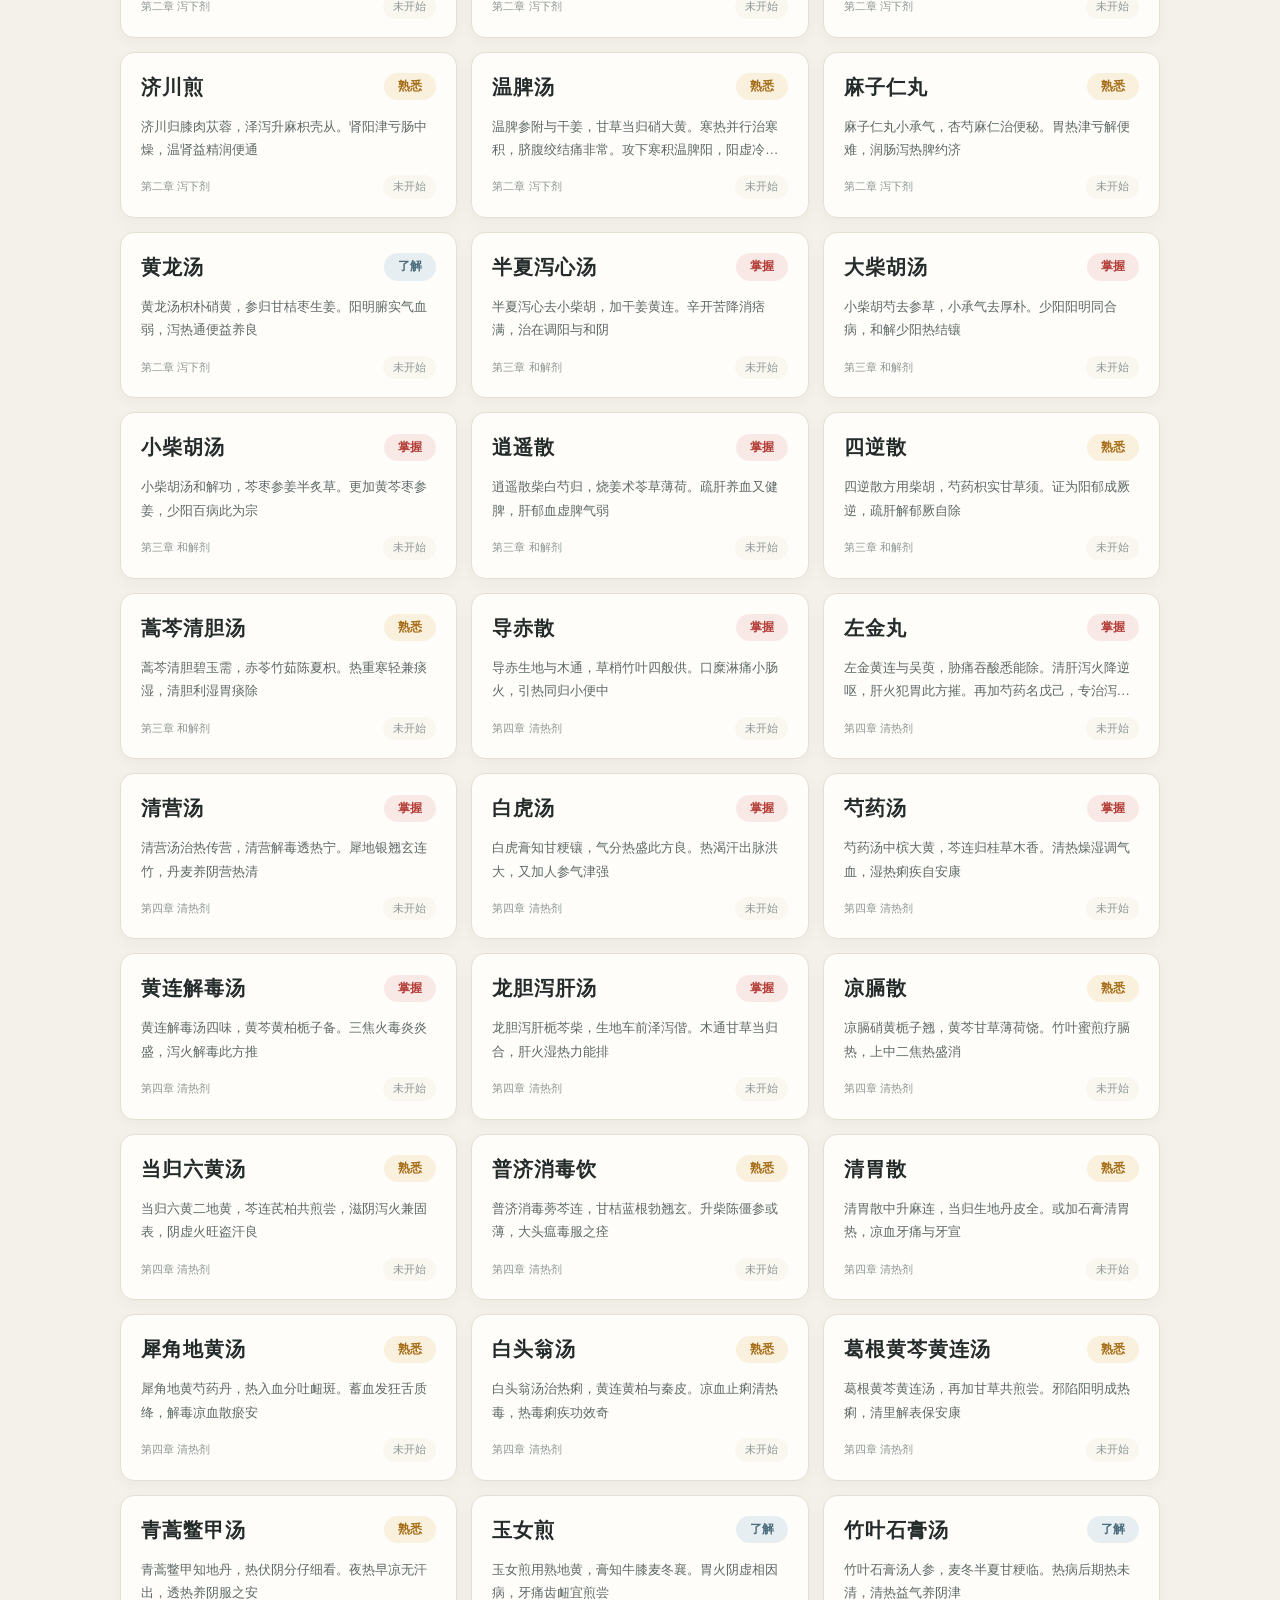
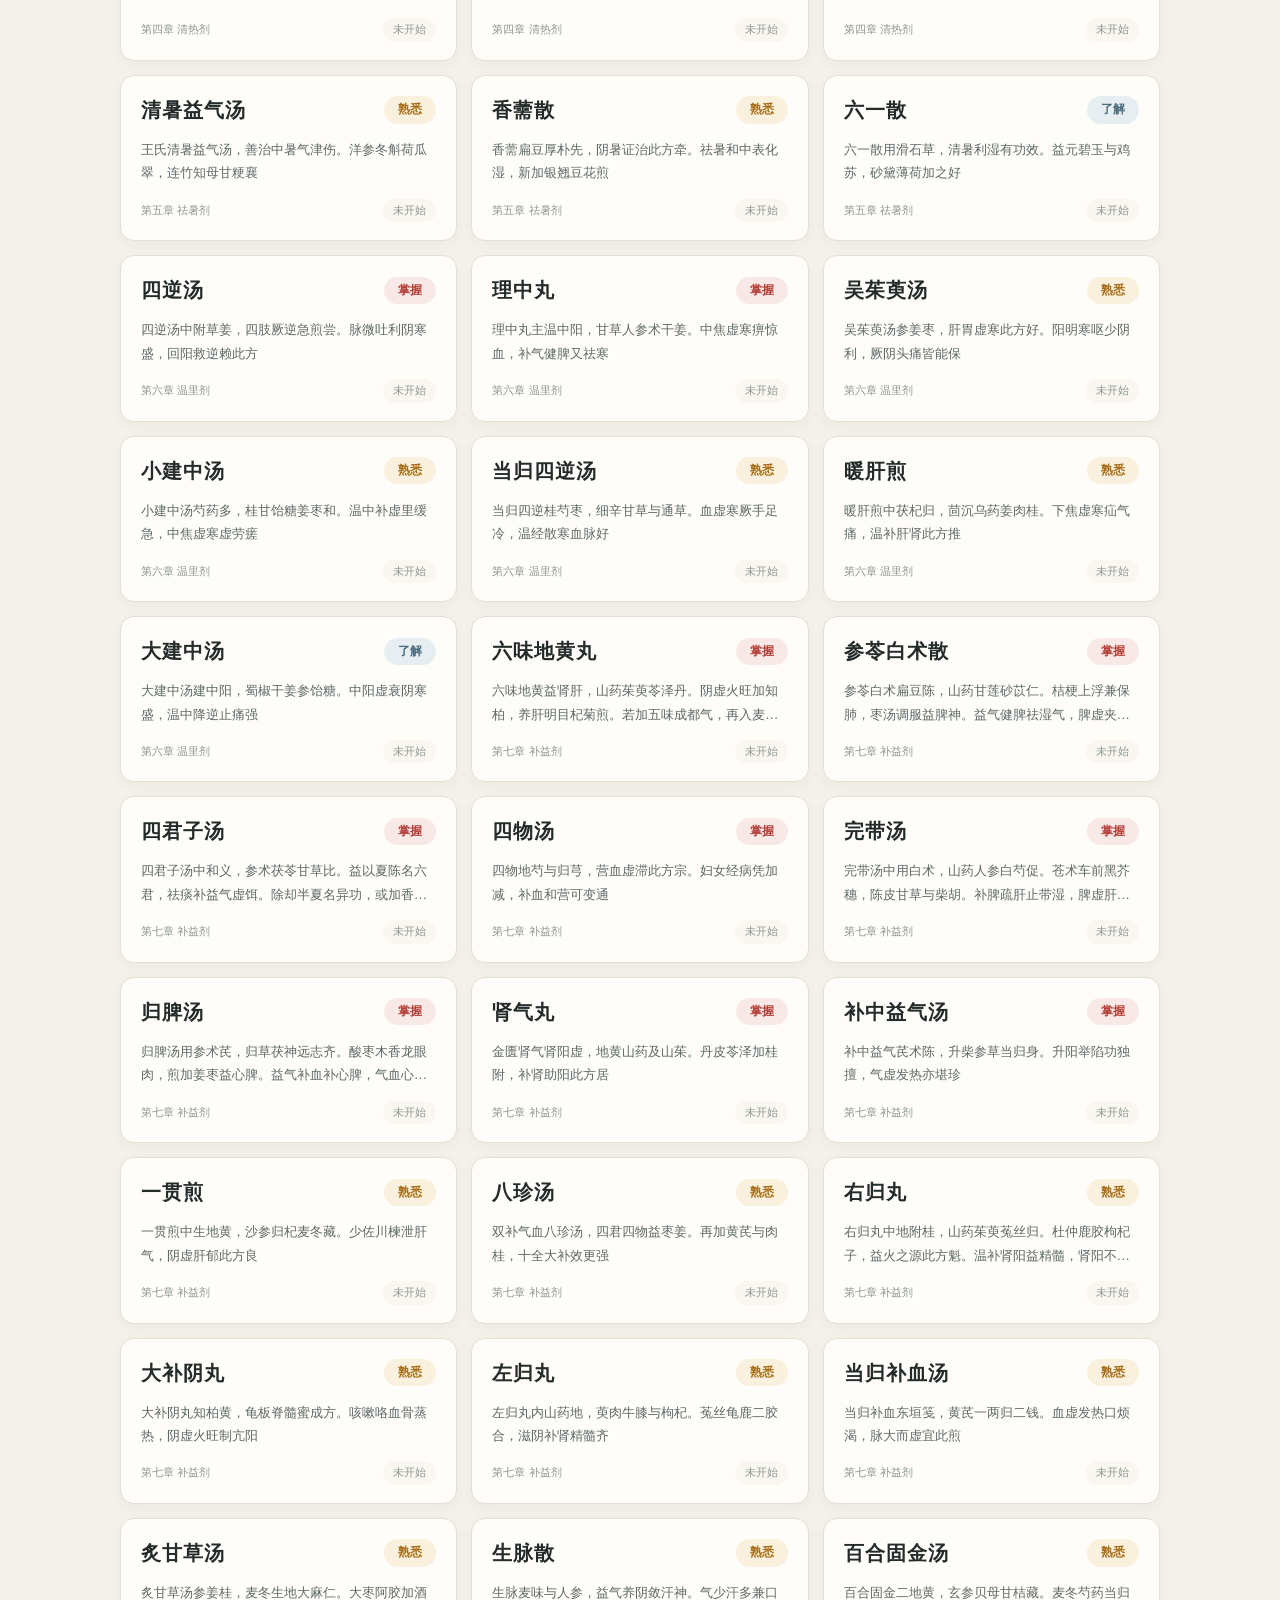
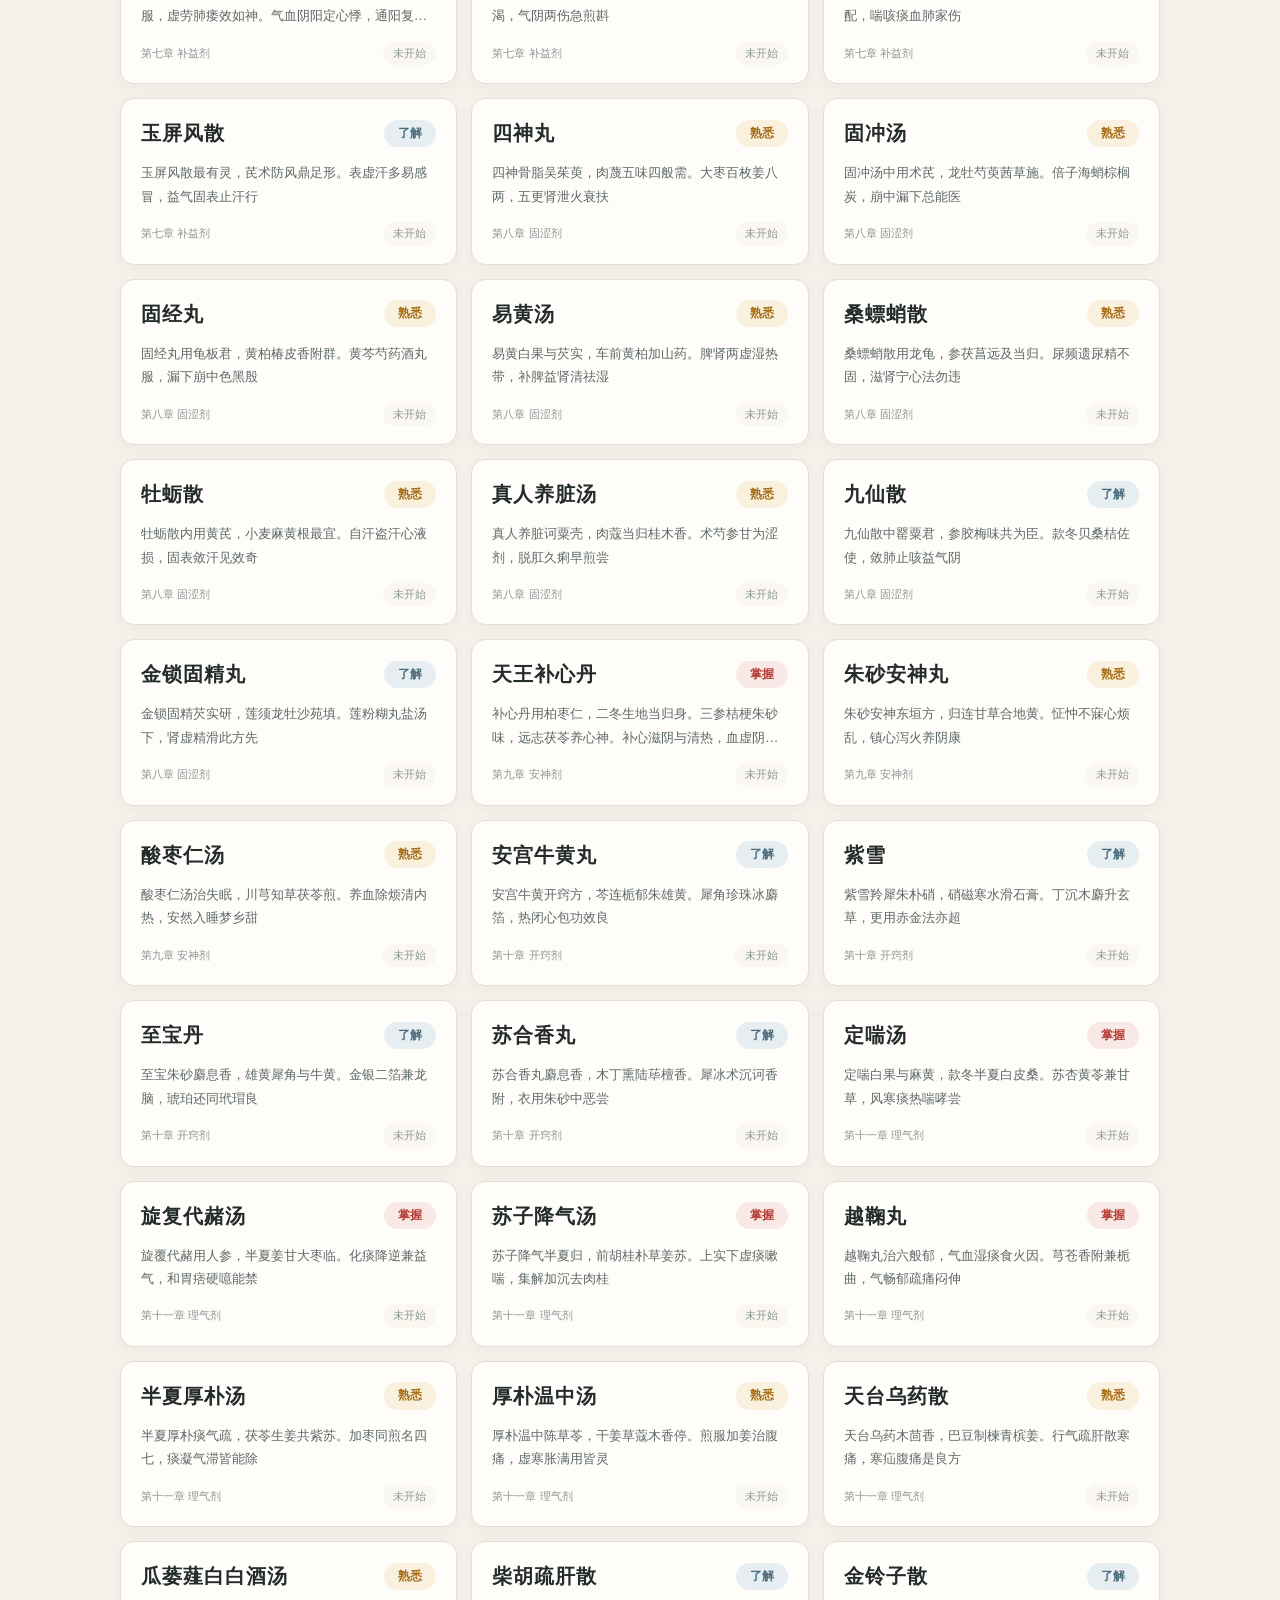
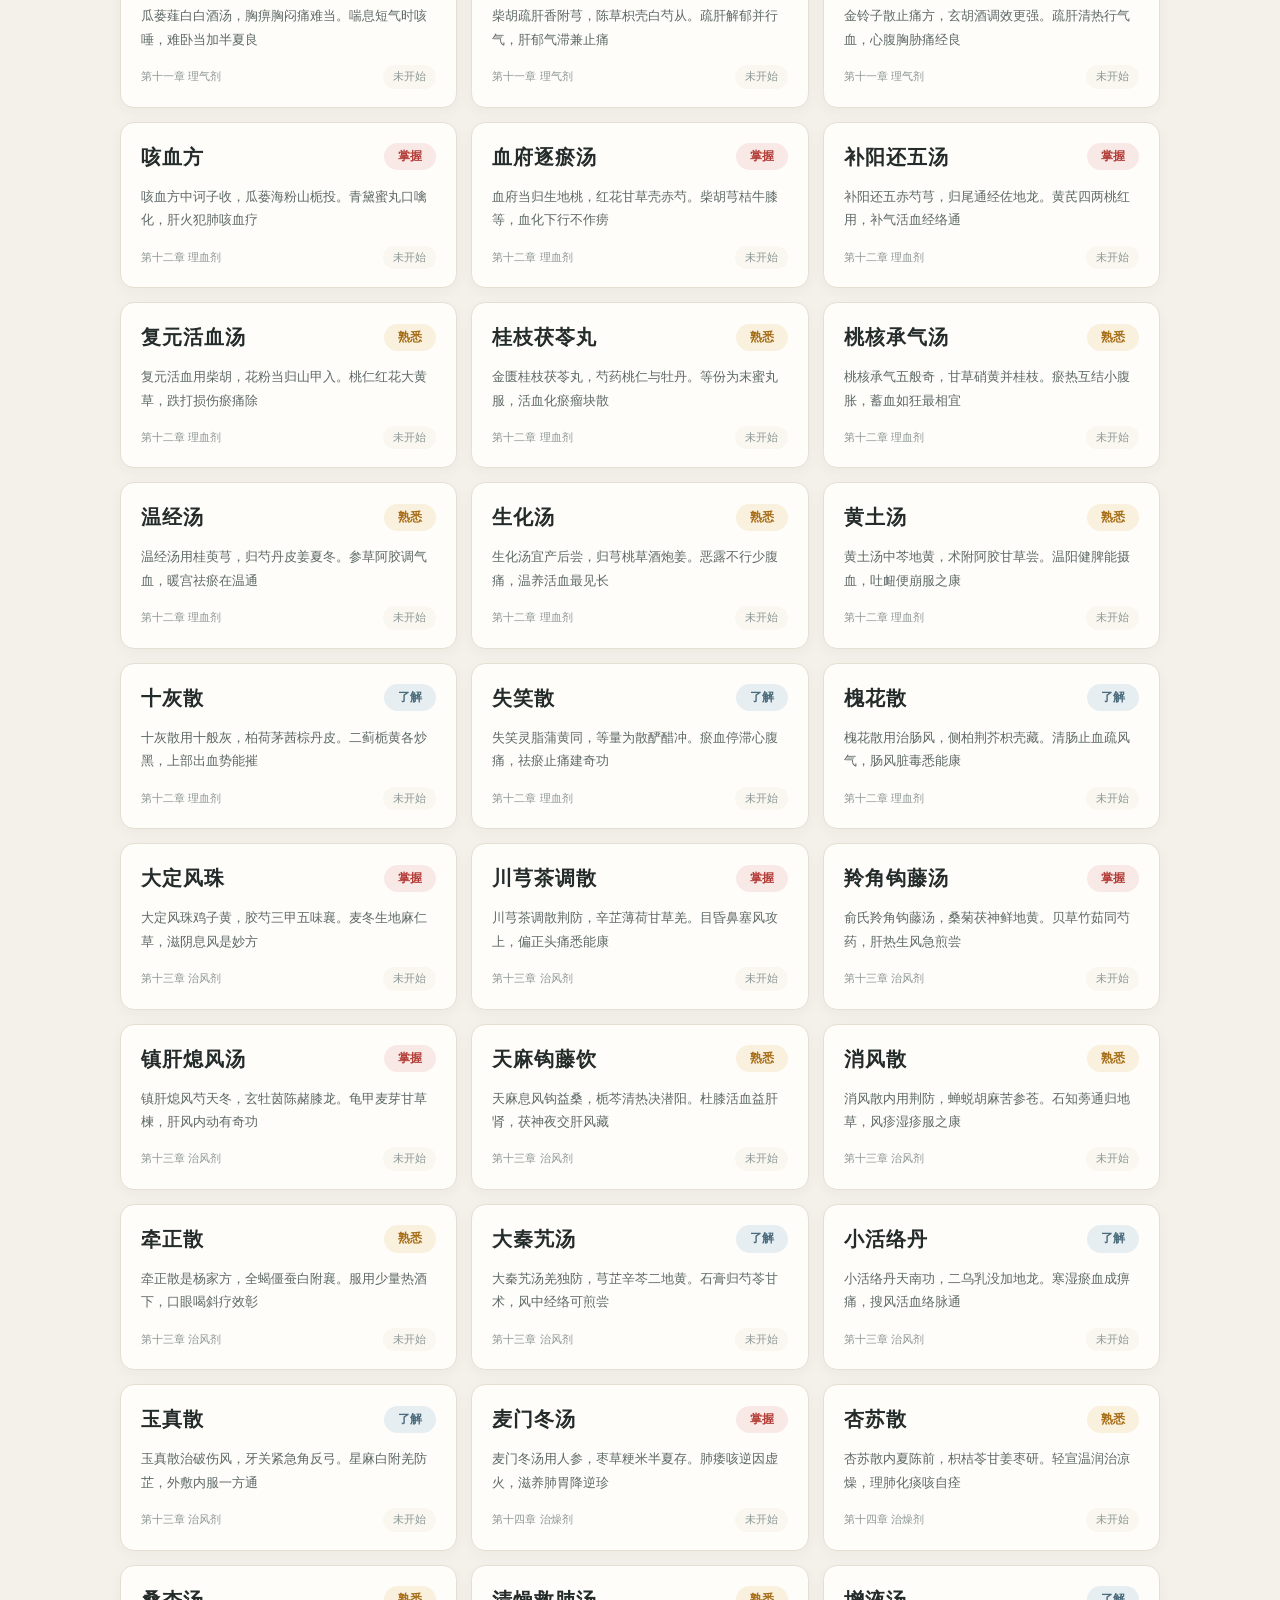
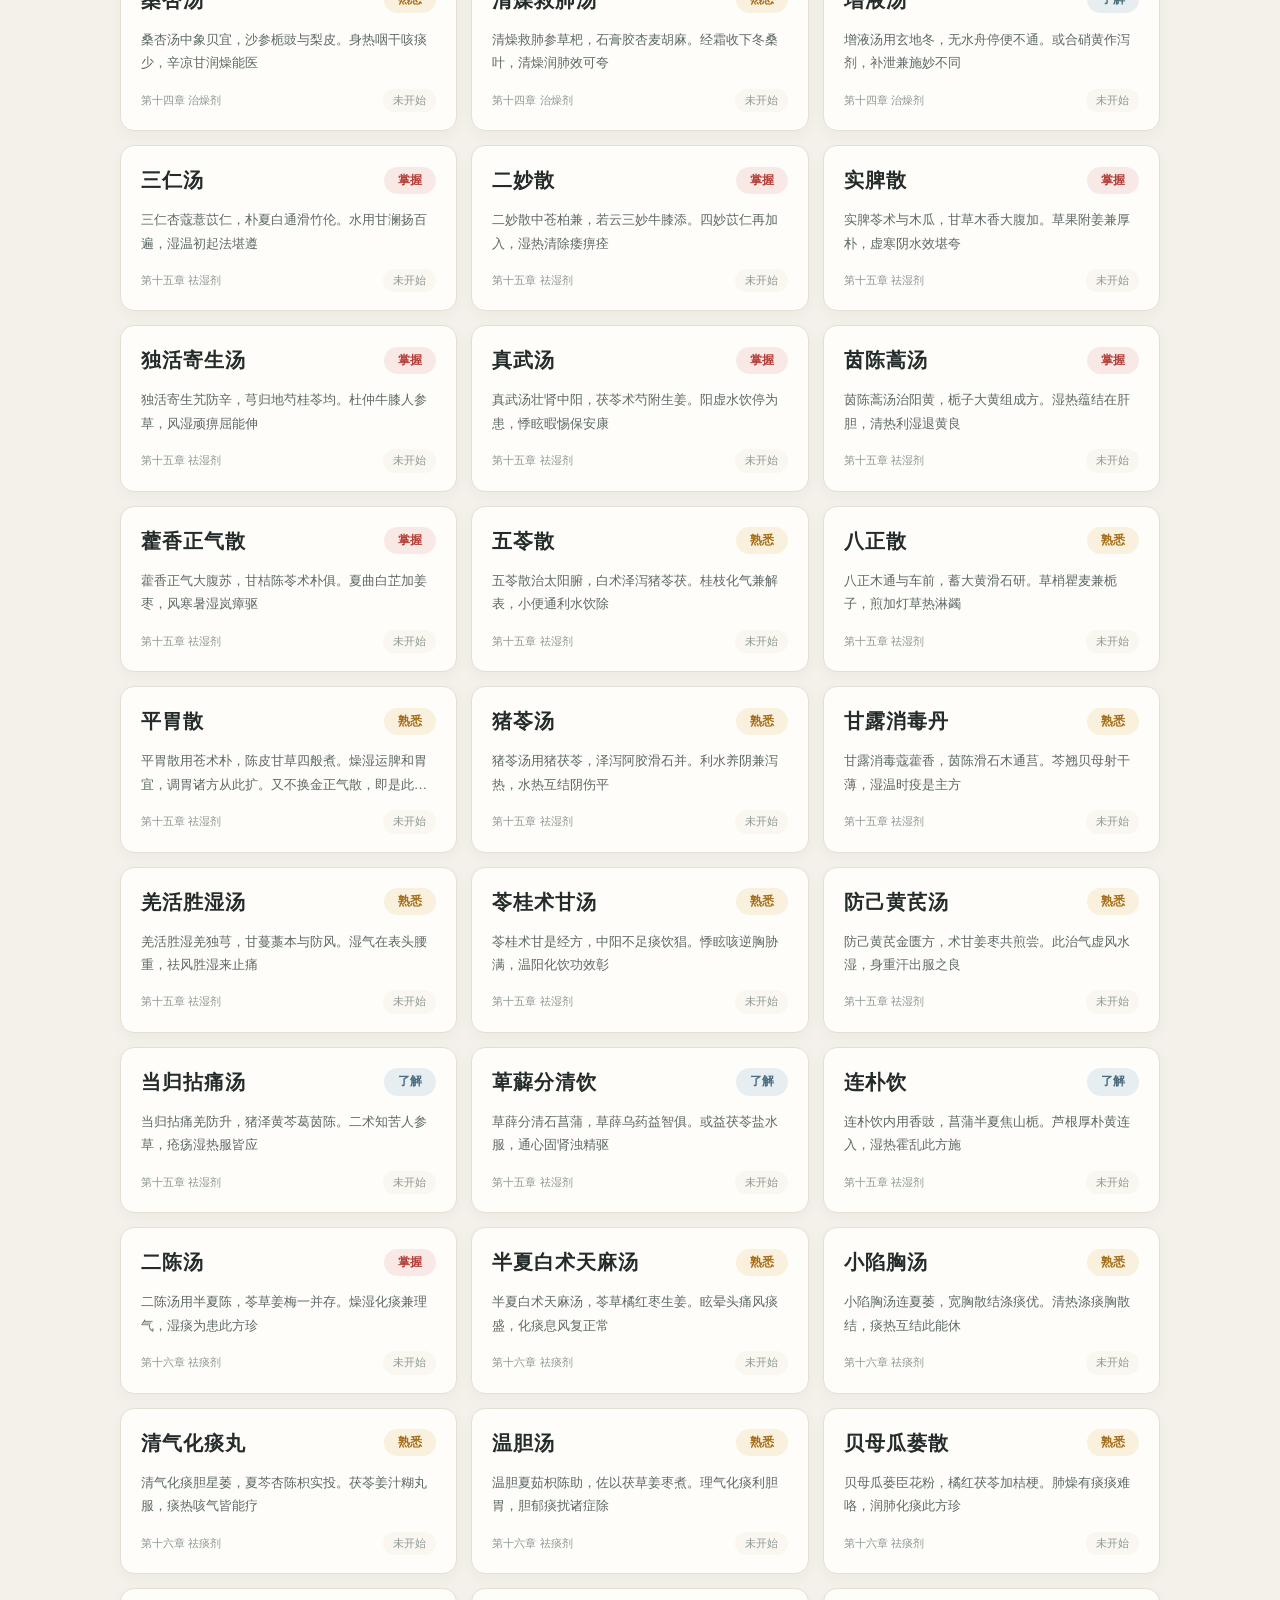
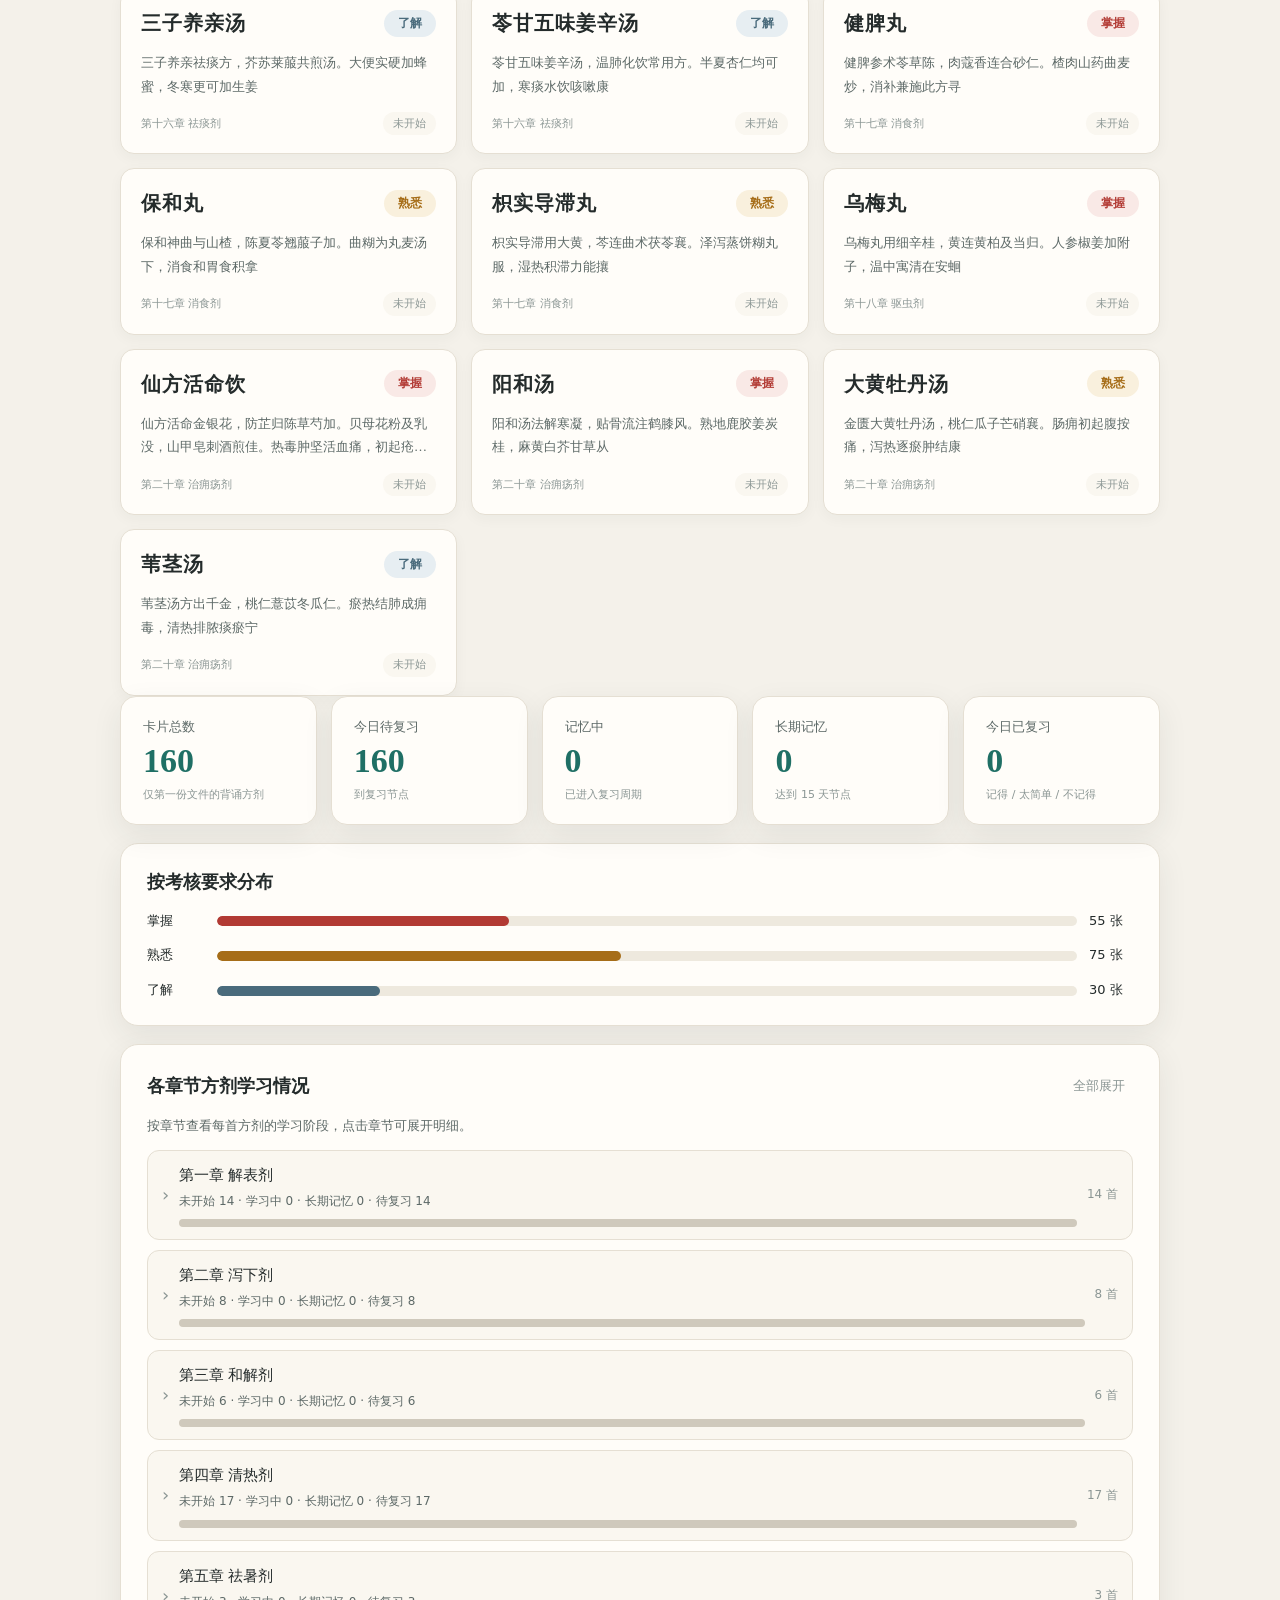
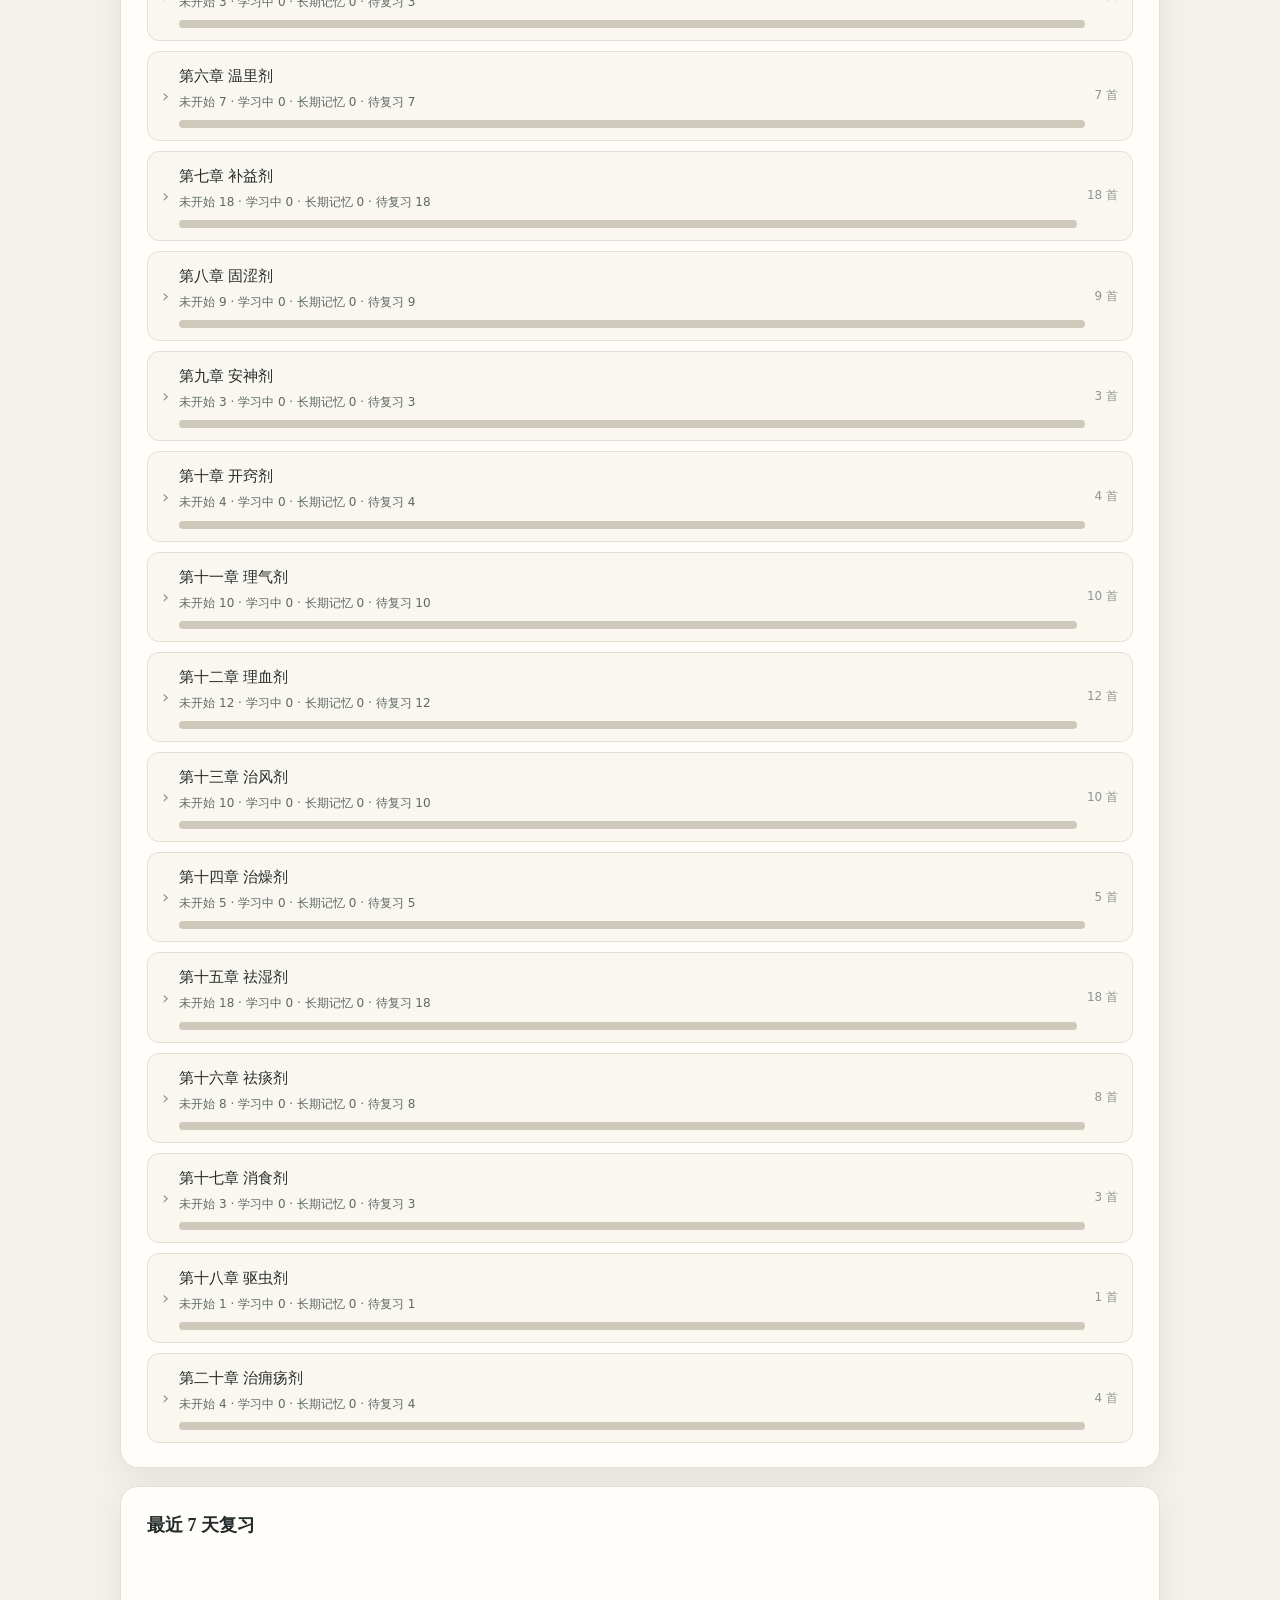
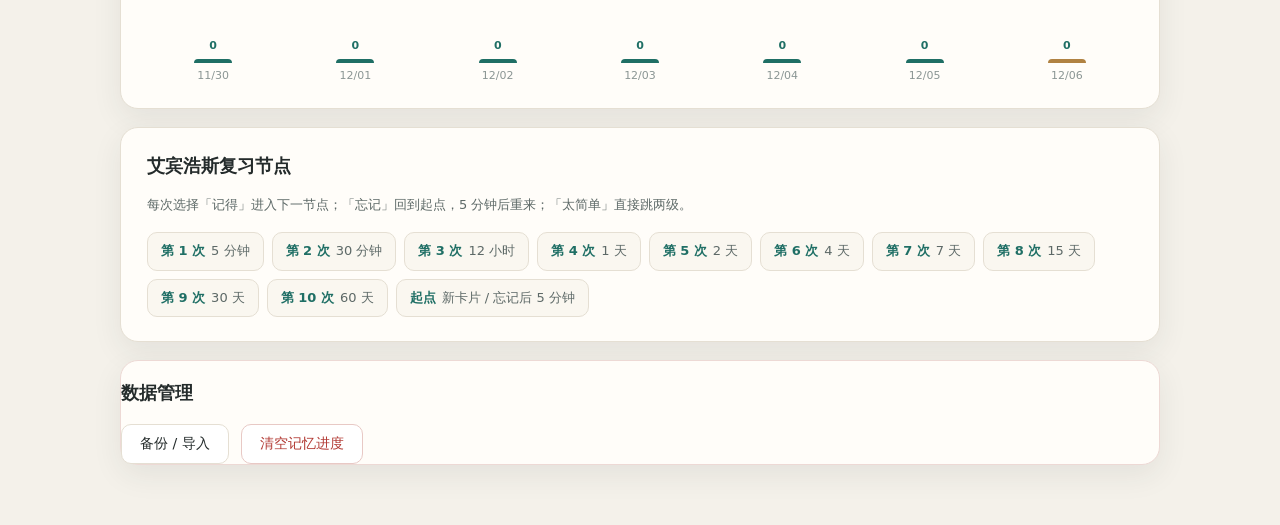
==== commit 29c19063: "Add files via upload" ====
--- a/index.html
+++ b/index.html
@@ -31,6 +31,7 @@
     <main>
       <!-- 复习 -->
       <section class="view active" id="view-review">
+        <div class="review-stats" id="reviewStats"></div>
         <div class="panel intro-panel" id="reviewStart">
           <div class="intro-copy">
             <span class="eyebrow">SPACED REPETITION</span>
@@ -94,6 +95,7 @@
           <div class="review-controls">
             <button class="secondary-btn" id="flipBtn" type="button">显示方歌</button>
             <button class="text-btn" id="skipBtn" type="button">稍后再看</button>
+            <div class="flip-hint">点击卡片翻面 · 再点一次返回正面</div>
           </div>
         </div>
 
@@ -135,11 +137,26 @@
           <div class="stat-card"><span class="stat-label">今日待复习</span><strong id="statDue">0</strong><small>到复习节点</small></div>
           <div class="stat-card"><span class="stat-label">记忆中</span><strong id="statLearning">0</strong><small>已进入复习周期</small></div>
           <div class="stat-card"><span class="stat-label">长期记忆</span><strong id="statMastered">0</strong><small>达到 15 天节点</small></div>
+          <div class="stat-card"><span class="stat-label">今日已复习</span><strong id="statToday">0</strong><small>记得 / 太简单 / 不记得</small></div>
         </div>
 
         <div class="panel stats-panel">
           <h3>按考核要求分布</h3>
           <div id="levelBars" class="level-bars"></div>
+        </div>
+
+        <div class="panel stats-panel" id="chapterStatsPanel">
+          <div class="panel-head">
+            <h3>各章节方剂学习情况</h3>
+            <button class="text-btn" id="toggleChapterStatsBtn" type="button">全部展开</button>
+          </div>
+          <p class="muted">按章节查看每首方剂的学习阶段，点击章节可展开明细。</p>
+          <div id="chapterStats" class="chapter-stats"></div>
+        </div>
+
+        <div class="panel stats-panel">
+          <h3>最近 7 天复习</h3>
+          <div id="dailyBars" class="daily-bars"></div>
         </div>
 
         <div class="panel stats-panel">
--- a/styles.css
+++ b/styles.css
@@ -113,6 +113,12 @@
 .review-setup .primary-btn { grid-column: 1 / -1; margin-top: 6px; }
 
 /* 复习会话 */
+.review-stats { display: flex; gap: 10px; flex-wrap: wrap; margin-bottom: 16px; }
+.review-stats span {
+  background: var(--surface); border: 1px solid var(--line); border-radius: 999px;
+  padding: 5px 13px; font-size: 12px; color: var(--ink-soft);
+}
+.review-stats b { color: var(--accent); font-weight: 700; }
 .session-bar { display: flex; align-items: center; gap: 14px; margin-bottom: 18px; }
 .session-progress { flex: 1; height: 6px; border-radius: 99px; background: #e7e1d6; overflow: hidden; }
 .session-progress div { height: 100%; width: 0; background: var(--accent); transition: width .25s ease; }
@@ -158,6 +164,7 @@
 .face.back .rate-btn { min-width: 108px; padding: 9px 14px; font-size: 14px; }
 
 .review-controls { display: flex; flex-direction: column; align-items: center; gap: 14px; margin-top: 26px; }
+.flip-hint { font-size: 12px; color: var(--ink-faint); }
 .rate-row { display: flex; gap: 12px; flex-wrap: wrap; justify-content: center; }
 .rate-btn {
   border-radius: 12px; border: 1px solid var(--line); background: #fff;
@@ -229,12 +236,43 @@
 .bar-fill.掌握 { background: var(--master); }
 .bar-fill.熟悉 { background: var(--familiar); }
 .bar-fill.了解 { background: var(--know); }
+.panel-head { display: flex; align-items: center; justify-content: space-between; gap: 12px; margin-bottom: 12px; }
+.panel-head h3 { margin: 0; }
+.chapter-stats { display: flex; flex-direction: column; gap: 10px; }
+.chapter-stat { border: 1px solid var(--line); border-radius: 12px; overflow: hidden; background: var(--surface-2); }
+.chapter-stat-head { display: flex; align-items: center; gap: 10px; padding: 12px 14px; cursor: pointer; user-select: none; }
+.chapter-stat-head:hover { background: rgba(0, 0, 0, .025); }
+.chapter-stat-main { flex: 1; min-width: 0; }
+.chapter-stat-title { font-family: var(--serif); font-size: 15px; }
+.chapter-stat-meta { font-size: 12px; color: var(--ink-soft); margin-top: 5px; }
+.chapter-stat-count { font-size: 12px; color: var(--ink-faint); white-space: nowrap; }
+.chev { display: inline-block; color: var(--ink-faint); font-size: 18px; line-height: 1; transition: transform .2s; }
+.chapter-stat.open .chev { transform: rotate(90deg); }
+.chapter-stack { display: flex; height: 8px; border-radius: 99px; overflow: hidden; margin-top: 8px; background: #eee9de; }
+.chapter-stack span { display: block; height: 100%; }
+.chapter-stack .s-new { background: #cfc9bc; }
+.chapter-stack .s-learning { background: var(--familiar); }
+.chapter-stack .s-mastered { background: var(--master); }
+.chapter-detail { display: none; border-top: 1px solid var(--line); padding: 6px 14px 12px; }
+.chapter-stat.open .chapter-detail { display: block; }
+.formula-row { display: flex; flex-wrap: wrap; align-items: center; gap: 6px 10px; padding: 8px 0; border-bottom: 1px dashed var(--line); font-size: 13px; }
+.formula-row:last-child { border-bottom: 0; }
+.formula-row .fname { flex: 1 1 130px; font-family: var(--serif); }
+.formula-row .tag { font-size: 11px; color: var(--ink-soft); background: var(--surface); border: 1px solid var(--line); border-radius: 99px; padding: 2px 8px; }
 .interval-list { display: flex; flex-wrap: wrap; gap: 8px; margin-top: 16px; }
 .interval-item {
   border: 1px solid var(--line); background: var(--surface-2); border-radius: 10px;
   padding: 8px 13px; font-size: 13px; color: var(--ink-soft);
 }
 .interval-item b { color: var(--accent); font-weight: 700; margin-right: 6px; }
+.daily-bars { display: flex; align-items: flex-end; gap: 10px; height: 130px; }
+.daily-col {
+  flex: 1; height: 100%; display: flex; flex-direction: column; justify-content: flex-end;
+  align-items: center; gap: 4px; font-size: 11px; color: var(--ink-faint);
+}
+.daily-bar { width: 100%; max-width: 38px; min-height: 4px; background: var(--accent); border-radius: 6px 6px 0 0; }
+.daily-col.today .daily-bar { background: var(--gold); }
+.daily-num { color: var(--accent); font-weight: 700; }
 .danger-zone { border-color: #edd9d5; }
 .danger-actions { display: flex; gap: 12px; flex-wrap: wrap; }
 
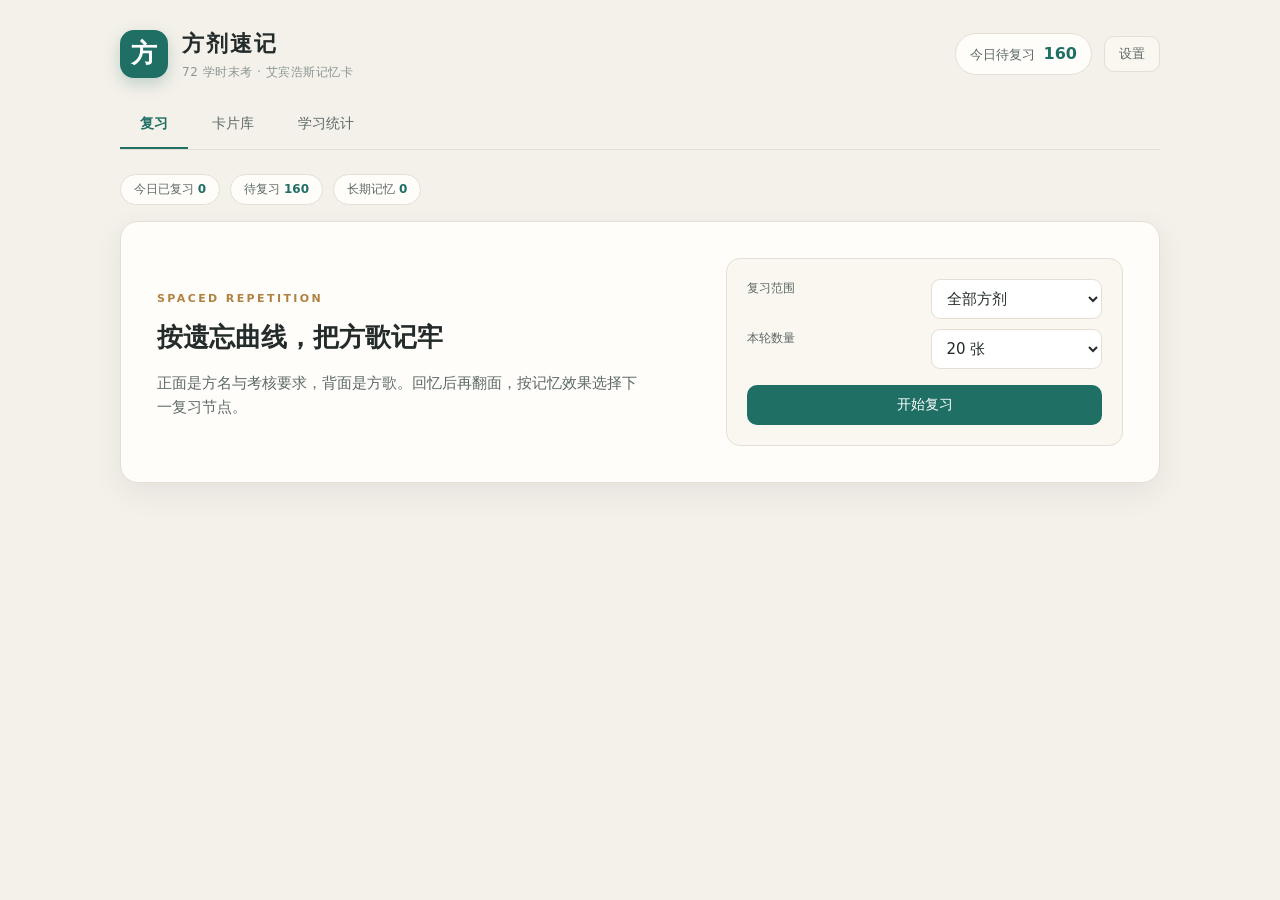
==== commit 92871c34: "Add files via upload" ====
--- a/index.html
+++ b/index.html
@@ -3,10 +3,10 @@
 <head>
   <meta charset="UTF-8">
   <meta name="viewport" content="width=device-width, initial-scale=1.0">
-  <title>方剂速记 · 艾宾浩斯记忆卡</title>
+  <title>方剂速记 · 复习</title>
   <link rel="stylesheet" href="styles.css">
 </head>
-<body>
+<body data-page="review">
   <div class="app-shell">
     <header class="topbar">
       <div class="brand">
@@ -23,13 +23,12 @@
     </header>
 
     <nav class="tabs" aria-label="主导航">
-      <button class="tab active" type="button" data-view="review">复习</button>
-      <button class="tab" type="button" data-view="library">卡片库</button>
-      <button class="tab" type="button" data-view="stats">学习统计</button>
+      <a class="tab active" href="index.html">复习</a>
+      <a class="tab" href="library.html">卡片库</a>
+      <a class="tab" href="stats.html">学习统计</a>
     </nav>
 
     <main>
-      <!-- 复习 -->
       <section class="view active" id="view-review">
         <div class="review-stats" id="reviewStats"></div>
         <div class="panel intro-panel" id="reviewStart">
@@ -105,100 +104,13 @@
           <p id="doneSummary"></p>
           <div class="done-actions">
             <button class="primary-btn" id="againBtn" type="button">再来一轮</button>
-            <button class="secondary-btn" id="toLibraryBtn" type="button">查看卡片库</button>
-          </div>
-        </div>
-      </section>
-
-      <!-- 卡片库 -->
-      <section class="view" id="view-library">
-        <div class="library-toolbar">
-          <div class="search-box">
-            <span class="search-mark">搜</span>
-            <input type="search" id="searchInput" placeholder="搜索方名或方歌，如：桂枝汤">
-          </div>
-          <div class="chip-group" id="levelChips">
-            <button class="chip active" type="button" data-level="all">全部</button>
-            <button class="chip" type="button" data-level="掌握">掌握</button>
-            <button class="chip" type="button" data-level="熟悉">熟悉</button>
-            <button class="chip" type="button" data-level="了解">了解</button>
-          </div>
-          <select id="chapterFilter" class="chapter-filter"><option value="all">全部章节</option></select>
-          <button class="primary-btn" id="addCardBtn" type="button">新增卡片</button>
-        </div>
-        <div class="list-meta" id="listMeta"></div>
-        <div class="card-grid" id="cardList"></div>
-      </section>
-
-      <!-- 统计 -->
-      <section class="view" id="view-stats">
-        <div class="stat-grid">
-          <div class="stat-card"><span class="stat-label">卡片总数</span><strong id="statTotal">0</strong><small>仅第一份文件的背诵方剂</small></div>
-          <div class="stat-card"><span class="stat-label">今日待复习</span><strong id="statDue">0</strong><small>到复习节点</small></div>
-          <div class="stat-card"><span class="stat-label">记忆中</span><strong id="statLearning">0</strong><small>已进入复习周期</small></div>
-          <div class="stat-card"><span class="stat-label">长期记忆</span><strong id="statMastered">0</strong><small>达到 15 天节点</small></div>
-          <div class="stat-card"><span class="stat-label">今日已复习</span><strong id="statToday">0</strong><small>记得 / 太简单 / 不记得</small></div>
-        </div>
-
-        <div class="panel stats-panel">
-          <h3>按考核要求分布</h3>
-          <div id="levelBars" class="level-bars"></div>
-        </div>
-
-        <div class="panel stats-panel" id="chapterStatsPanel">
-          <div class="panel-head">
-            <h3>各章节方剂学习情况</h3>
-            <button class="text-btn" id="toggleChapterStatsBtn" type="button">全部展开</button>
-          </div>
-          <p class="muted">按章节查看每首方剂的学习阶段，点击章节可展开明细。</p>
-          <div id="chapterStats" class="chapter-stats"></div>
-        </div>
-
-        <div class="panel stats-panel">
-          <h3>最近 7 天复习</h3>
-          <div id="dailyBars" class="daily-bars"></div>
-        </div>
-
-        <div class="panel stats-panel">
-          <h3>艾宾浩斯复习节点</h3>
-          <p class="muted">每次选择「记得」进入下一节点；「忘记」回到起点，5 分钟后重来；「太简单」直接跳两级。</p>
-          <div id="intervalList" class="interval-list"></div>
-        </div>
-
-        <div class="panel danger-zone">
-          <h3>数据管理</h3>
-          <div class="danger-actions">
-            <button class="secondary-btn" id="openSettingsBtn" type="button">备份 / 导入</button>
-            <button class="danger-btn" id="resetProgressBtn" type="button">清空记忆进度</button>
+            <a class="secondary-btn" href="library.html" id="toLibraryBtn">查看卡片库</a>
           </div>
         </div>
       </section>
     </main>
   </div>
 
-  <!-- 编辑卡片 -->
-  <div class="modal hidden" id="editModal">
-    <div class="modal-backdrop" data-close="editModal"></div>
-    <div class="modal-card wide">
-      <h3 id="editTitle">编辑卡片</h3>
-      <div class="form-grid">
-        <label>方名<input type="text" id="editName" maxlength="30"></label>
-        <label>考核要求<select id="editLevel"><option>掌握</option><option>熟悉</option><option>了解</option></select></label>
-        <label class="full">章节<input type="text" id="editChapter" maxlength="40"></label>
-        <label class="full">方歌<textarea id="editSong" rows="4" maxlength="300"></textarea></label>
-        <label class="full">备注（可选）<textarea id="editNote" rows="2" maxlength="300"></textarea></label>
-      </div>
-      <div class="modal-actions between">
-        <button class="danger-btn hidden" id="deleteCardBtn" type="button">删除卡片</button>
-        <div class="right-actions">
-          <button class="secondary-btn" type="button" data-close="editModal">取消</button>
-          <button class="primary-btn" id="saveCardBtn" type="button">保存</button>
-        </div>
-      </div>
-    </div>
-  </div>
-
-  <!-- 所有者设置 -->
   <div class="modal hidden" id="settingsModal">
     <div class="modal-backdrop" data-close="settingsModal"></div>
     <div class="modal-card wide">
--- a/styles.css
+++ b/styles.css
@@ -70,10 +70,12 @@
   display: flex; gap: 4px; border-bottom: 1px solid var(--line); margin-bottom: 24px;
 }
 .tab {
-  border: 0; background: transparent; color: var(--ink-soft);
-  padding: 12px 20px; border-bottom: 2px solid transparent; font-size: 14px;
+  border: 0; background: transparent; color: var(--ink-soft); text-decoration: none;
+  display: inline-block; padding: 12px 20px; border-bottom: 2px solid transparent; font-size: 14px;
 }
 .tab.active { color: var(--accent); border-color: var(--accent); font-weight: 600; }
+.view { display: none; }
+.view.active { display: block; }
 
 .panel {
   background: var(--surface); border: 1px solid var(--line); border-radius: 18px;
